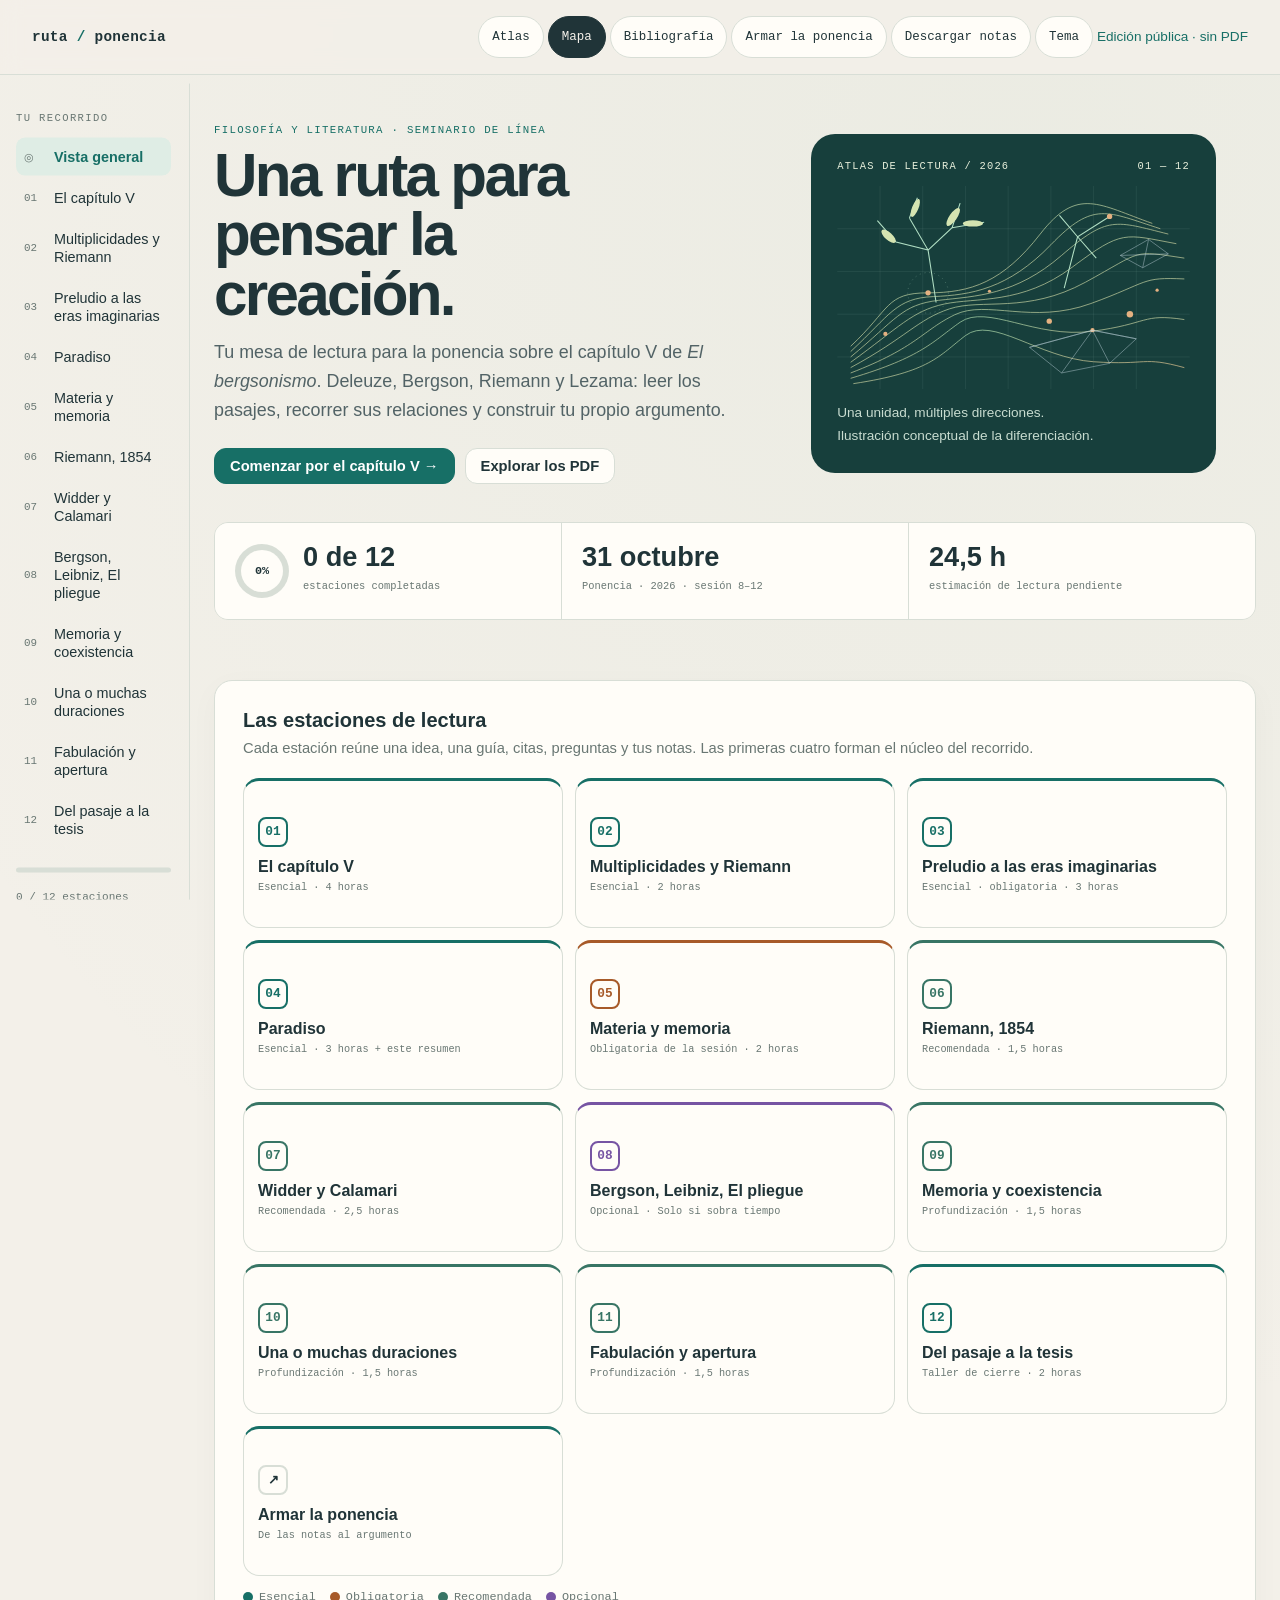
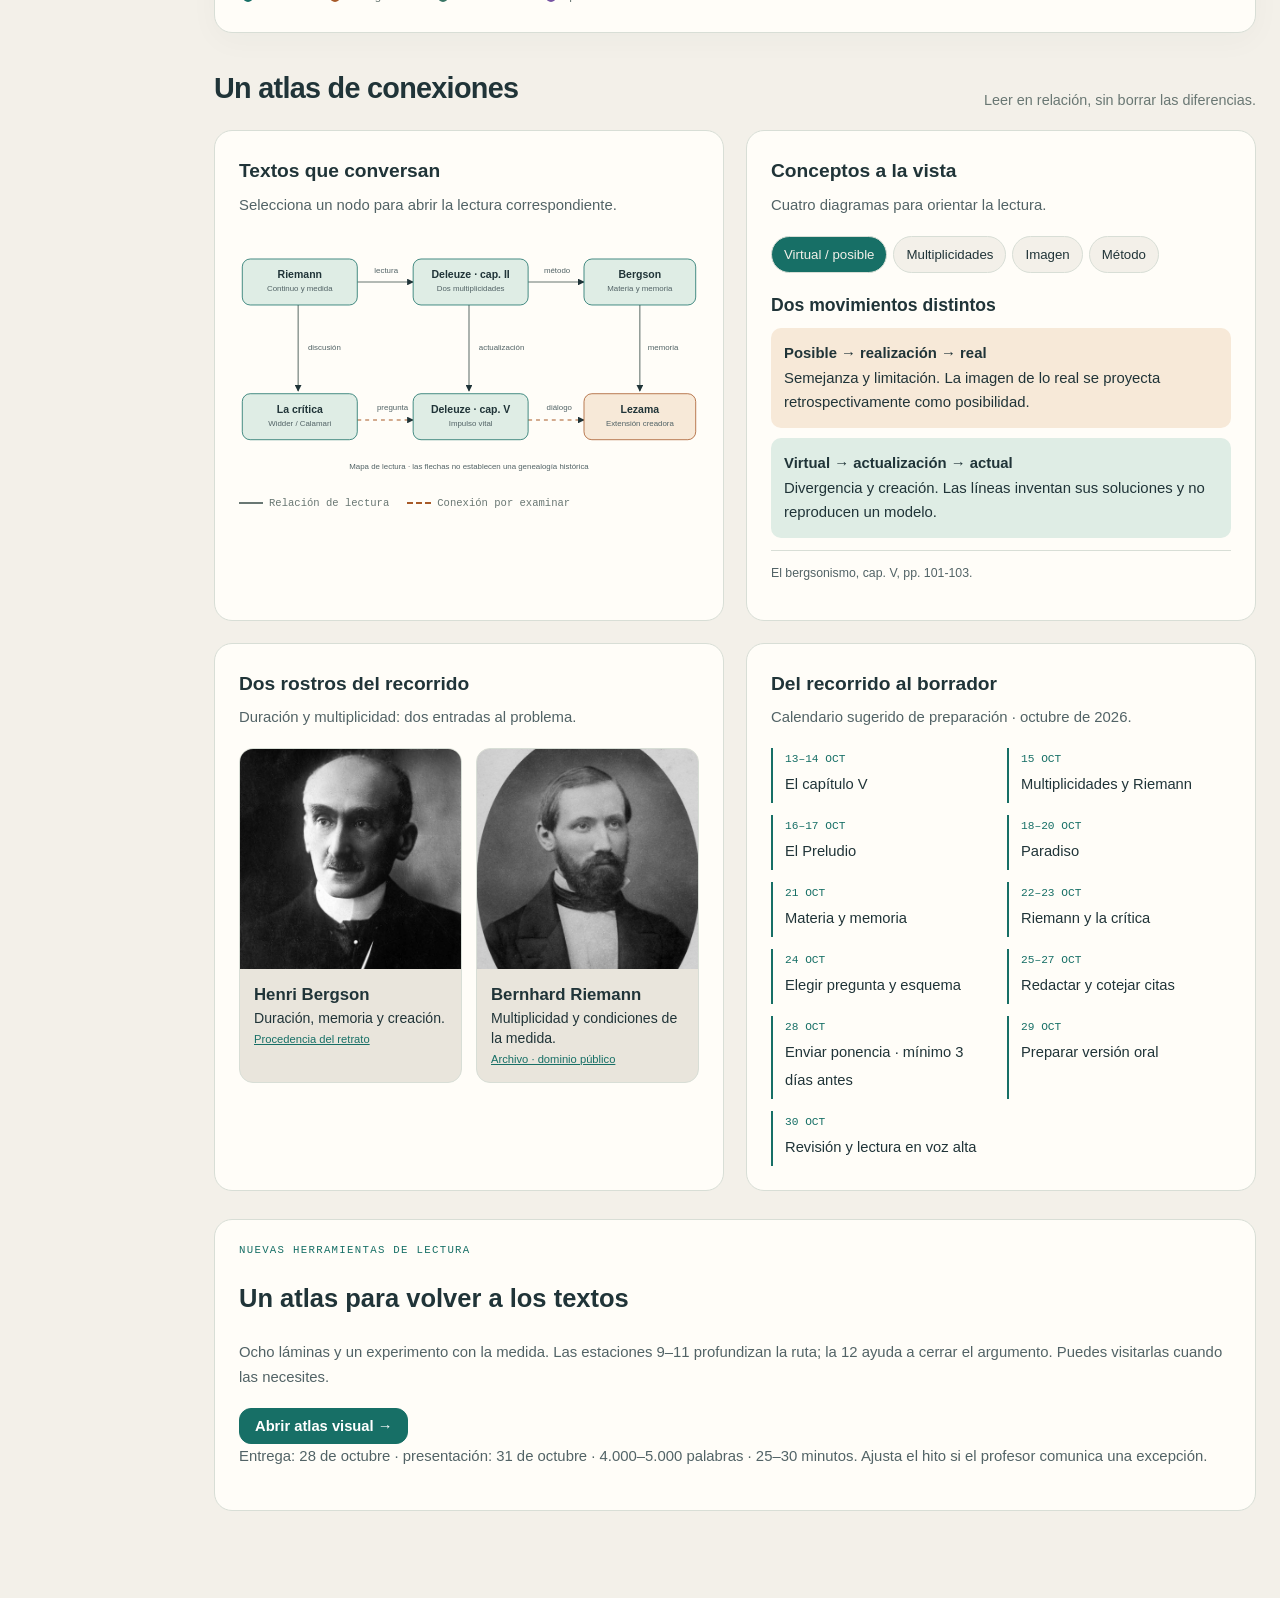
==== index.html @ 0722e09a "Ruta de lectura: edición pública y lector local" ====
<!DOCTYPE html>
<html lang="es">
<head>
<meta charset="utf-8">
<meta name="viewport" content="width=device-width, initial-scale=1">
<title>Bergson · Deleuze · Lezama — Ruta de lecturas</title>
<style>
:root{
  --paper:#f5f6fb; --paper2:#eceef8; --card:#ffffff; --ink:#151a2d; --ink2:#454c66; --muted:#7a8099;
  --line:#dfe2ef; --accent:#4b3fd1; --accent2:#e9e7fd;
  --gold:#c76a06; --gold2:#fdf0dc; --teal:#0b8a63; --teal2:#ddf4eb; --violet:#c42a6c; --violet2:#fbe3ee;
  --ok:#0b8a63; --ok2:#ddf4eb;
  --shadow:0 1px 2px rgba(21,26,45,.05),0 10px 28px rgba(21,26,45,.07);
  --serif:"PT Sans","Segoe UI","Helvetica Neue",Arial,sans-serif;
  --sans:"PT Sans","Segoe UI","Helvetica Neue",Arial,sans-serif;
  --mono:"IBM Plex Mono",ui-monospace,Consolas,monospace;
}
@media (prefers-color-scheme: dark){:root:not([data-theme="light"]){
  --paper:#10121c; --paper2:#171a28; --card:#1b1f30; --ink:#e9ebf5; --ink2:#c0c5da; --muted:#8c92ab;
  --line:#2b3048; --accent:#9d95ff; --accent2:#272449;
  --gold:#f2a94a; --gold2:#3a2a14; --teal:#4fd1a5; --teal2:#14322a; --violet:#f27bb0; --violet2:#3a1a2a;
  --ok:#4fd1a5; --ok2:#14322a; --shadow:0 1px 2px rgba(0,0,0,.3),0 10px 28px rgba(0,0,0,.3);}}
:root[data-theme="dark"]{
  --paper:#10121c; --paper2:#171a28; --card:#1b1f30; --ink:#e9ebf5; --ink2:#c0c5da; --muted:#8c92ab;
  --line:#2b3048; --accent:#9d95ff; --accent2:#272449;
  --gold:#f2a94a; --gold2:#3a2a14; --teal:#4fd1a5; --teal2:#14322a; --violet:#f27bb0; --violet2:#3a1a2a;
  --ok:#4fd1a5; --ok2:#14322a; --shadow:0 1px 2px rgba(0,0,0,.3),0 10px 28px rgba(0,0,0,.3);}
*{box-sizing:border-box}
html,body{margin:0;overflow-x:hidden}
body{background:var(--paper);color:var(--ink);font:17px/1.65 var(--sans)}
button{font:inherit;color:inherit}
a{color:var(--accent)}

.shell{display:grid;grid-template-columns:minmax(0,1fr);min-height:100vh}
.shell.split{grid-template-columns:minmax(0,1fr) minmax(0,46%)}
.main{min-width:0}
.viewer{position:sticky;top:0;height:100vh;border-left:1px solid var(--line);background:var(--paper2);display:none;flex-direction:column}
.shell.split .viewer{display:flex}
.vbar{display:flex;align-items:center;gap:8px;padding:10px 12px;border-bottom:1px solid var(--line);background:var(--card)}
.vbar .vt{flex:1;min-width:0;font:700 .9rem var(--sans);white-space:nowrap;overflow:hidden;text-overflow:ellipsis}
.vbar .vt small{display:block;font:400 .72rem var(--mono);color:var(--muted)}
.viewer iframe{flex:1;width:100%;border:0;background:#fff}

header.top{position:sticky;top:0;z-index:30;background:color-mix(in srgb,var(--paper) 88%,transparent);backdrop-filter:blur(10px);border-bottom:1px solid var(--line)}
.topin{display:flex;align-items:center;gap:14px;padding:10px 28px;max-width:1100px;margin:0 auto}
.brand{font:500 .9rem var(--mono);letter-spacing:.02em;white-space:nowrap}
.brand span{color:var(--accent)}
.toplinks{display:flex;gap:4px;margin-left:auto;flex-wrap:wrap}
.chip{border:1px solid var(--line);background:var(--card);border-radius:999px;padding:6px 13px;font:500 .78rem var(--mono);cursor:pointer;white-space:nowrap}
.chip:hover{border-color:var(--accent);color:var(--accent)}
.chip.on{background:var(--ink);color:var(--paper);border-color:var(--ink)}

.wrap{max-width:1100px;margin:0 auto;padding:0 28px 100px}

.hero{padding:44px 0 20px}
.eyebrow{font:500 .74rem var(--mono);letter-spacing:.1em;text-transform:uppercase;color:var(--accent)}
.hero h1{font:700 clamp(2.1rem,4.8vw,3.4rem)/1.05 var(--sans);letter-spacing:-.02em;margin:10px 0 14px;max-width:16ch}
.hero p.lead{font:400 1.15rem/1.6 var(--sans);color:var(--ink2);max-width:62ch;margin:0}
.stats{display:flex;flex-wrap:wrap;gap:12px;margin:24px 0 8px}
.stat{background:var(--card);border:1px solid var(--line);border-radius:16px;padding:14px 18px;box-shadow:var(--shadow);min-width:150px}
.stat b{display:block;font:700 1.75rem/1 var(--sans)}
.stat span{font:400 .74rem var(--mono);color:var(--muted)}
.ring{--p:0;width:54px;height:54px;border-radius:50%;background:conic-gradient(var(--accent) calc(var(--p)*1%),var(--line) 0);display:grid;place-items:center;flex:none}
.ring i{width:42px;height:42px;border-radius:50%;background:var(--card);display:grid;place-items:center;font:600 .74rem var(--mono);font-style:normal}
.stat.prog{display:flex;align-items:center;gap:14px}

.map{position:relative;margin:30px 0 10px;padding:26px 22px 18px;background:var(--card);border:1px solid var(--line);border-radius:22px;box-shadow:var(--shadow)}
.map h2{font:700 1.25rem var(--sans);margin:0 0 4px}
.map .hint{font-size:.92rem;color:var(--muted);margin:0 0 18px}
.line{display:grid;grid-template-columns:repeat(auto-fill,minmax(150px,1fr));gap:12px}
.node{position:relative;text-align:left;border:1px solid var(--line);background:var(--paper);border-radius:16px;padding:14px 14px 12px;cursor:pointer;transition:transform .15s,border-color .15s,box-shadow .15s}
.node:hover{transform:translateY(-2px);border-color:var(--accent);box-shadow:var(--shadow)}
.node .num{width:30px;height:30px;border-radius:50%;display:grid;place-items:center;font:600 .8rem var(--mono);background:var(--card);border:2px solid var(--line);margin-bottom:10px}
.node.ess .num{border-color:var(--accent);color:var(--accent)}
.node.obl .num{border-color:var(--gold);color:var(--gold)}
.node.rec .num{border-color:var(--teal);color:var(--teal)}
.node.opt .num{border-color:var(--violet);color:var(--violet)}
.node.done .num{background:var(--ok);border-color:var(--ok);color:#fff}
.node .nt{font:700 1rem/1.25 var(--sans);display:block}
.node .nm{font:400 .7rem var(--mono);color:var(--muted);display:block;margin-top:4px}
.legend{display:flex;flex-wrap:wrap;gap:14px;margin-top:14px;font:400 .74rem var(--mono);color:var(--muted)}
.legend i{display:inline-block;width:10px;height:10px;border-radius:50%;margin-right:6px;vertical-align:middle}

.station{padding-top:28px}
.sthead{display:grid;grid-template-columns:auto 1fr;gap:18px;align-items:start;margin-bottom:6px}
.bignum{width:64px;height:64px;border-radius:18px;display:grid;place-items:center;font:600 1.6rem var(--mono);color:#fff;background:var(--accent)}
.bignum.obl{background:var(--gold)} .bignum.rec{background:var(--teal)} .bignum.opt{background:var(--violet)}
.sthead h2{font:700 clamp(1.7rem,3.2vw,2.3rem)/1.12 var(--sans);letter-spacing:-.015em;margin:2px 0 8px}
.badges{display:flex;flex-wrap:wrap;gap:6px}
.badge{font:500 .72rem var(--mono);padding:5px 10px;border-radius:999px;background:var(--paper2);color:var(--ink2)}
.badge.ess{background:var(--accent2);color:var(--accent)} .badge.obl{background:var(--gold2);color:var(--gold)}
.badge.rec{background:var(--teal2);color:var(--teal)} .badge.opt{background:var(--violet2);color:var(--violet)}

.idea{margin:22px 0;padding:22px 26px;border-radius:20px;background:linear-gradient(135deg,var(--accent2),var(--paper2));border:1px solid var(--line)}
.idea .lab{font:500 .7rem var(--mono);letter-spacing:.1em;text-transform:uppercase;color:var(--accent)}
.idea p{font:400 1.32rem/1.5 var(--sans);margin:8px 0 0}

.tabs{display:flex;gap:4px;border-bottom:1px solid var(--line);margin:26px 0 22px;overflow-x:auto;scrollbar-width:none}
.tabs button{border:0;background:none;padding:10px 14px;font:700 .95rem var(--sans);color:var(--muted);cursor:pointer;border-bottom:2px solid transparent;margin-bottom:-1px;white-space:nowrap;display:flex;align-items:center;gap:7px}
.tabs button .ic{width:20px;height:20px;border-radius:6px;display:grid;place-items:center;font:500 .68rem var(--mono);background:var(--paper2)}
.tabs button[aria-selected="true"]{color:var(--ink);border-bottom-color:var(--accent)}
.tabs button[aria-selected="true"] .ic{background:var(--accent);color:#fff}

.card{background:var(--card);border:1px solid var(--line);border-radius:18px;padding:20px 22px;box-shadow:var(--shadow);margin:0 0 16px}
.card h3{font:700 1.15rem var(--sans);margin:0 0 10px}
.prose{font:400 1.06rem/1.7 var(--sans);color:var(--ink)}
.prose p{margin:0 0 12px}
.muted{color:var(--muted)}

.guide{list-style:none;margin:0;padding:0;position:relative}
.guide:before{content:"";position:absolute;left:19px;top:8px;bottom:8px;width:2px;background:var(--line)}
.guide li{position:relative;padding:0 0 18px 54px}
.guide .gd{position:absolute;left:8px;top:2px;width:24px;height:24px;border-radius:50%;background:var(--card);border:2px solid var(--accent);display:grid;place-items:center;font:600 .64rem var(--mono);color:var(--accent)}
.guide .gp{font:500 .74rem var(--mono);color:var(--accent);letter-spacing:.04em}
.guide .gh{font:700 1.08rem/1.35 var(--sans);margin:2px 0 4px}
.guide .gx{font:400 1rem/1.6 var(--sans);color:var(--ink2);margin:0}
.look{display:inline-flex;gap:6px;align-items:center;margin-top:8px;font:500 .74rem var(--mono);color:var(--teal);background:var(--teal2);border:0;border-radius:999px;padding:5px 11px;cursor:pointer}

.concepts{display:grid;grid-template-columns:repeat(auto-fill,minmax(230px,1fr));gap:12px}
.concept{border-radius:16px;padding:16px;background:var(--paper2);border:1px solid var(--line)}
.concept b{display:block;font:700 1.06rem var(--sans);margin-bottom:4px}
.concept span{font:400 .96rem/1.55 var(--sans);color:var(--ink2)}
.versus{display:grid;grid-template-columns:1fr auto 1fr;gap:12px;align-items:stretch;margin:6px 0 16px}
.versus .vs{display:grid;place-items:center;font:500 .74rem var(--mono);color:var(--muted)}
.versus .col{border-radius:16px;padding:16px;border:1px solid var(--line)}
.versus .col.a{background:var(--accent2)} .versus .col.b{background:var(--teal2)}
.versus h4{margin:0 0 6px;font:700 1.08rem var(--sans)}
.versus ul{margin:0;padding-left:18px;font-size:.98rem}

.quote{position:relative;margin:0 0 14px;padding:20px 22px 16px 54px;background:var(--card);border:1px solid var(--line);border-radius:18px;box-shadow:var(--shadow)}
.quote:before{content:"“";position:absolute;left:16px;top:6px;font:700 3.4rem/1 var(--sans);color:var(--accent);opacity:.4}
.quote q{quotes:none;font:italic 400 1.16rem/1.55 var(--sans);display:block}
.quote .qm{display:flex;flex-wrap:wrap;gap:8px;align-items:center;margin-top:10px;font:400 .74rem var(--mono);color:var(--muted)}
.quote .qm button{border:1px solid var(--line);background:var(--paper);border-radius:999px;padding:4px 10px;font:500 .72rem var(--mono);cursor:pointer}
.quote .qm button:hover{border-color:var(--accent);color:var(--accent)}
.quote .why{font:400 .95rem/1.5 var(--sans);color:var(--ink2);margin-top:8px}

.flash{display:grid;grid-template-columns:repeat(auto-fill,minmax(260px,1fr));gap:14px}
.fc{perspective:900px;height:210px;cursor:pointer;border:0;background:none;padding:0;text-align:left;width:100%}
.fc .in{position:relative;width:100%;height:100%;transition:transform .5s;transform-style:preserve-3d}
.fc.flip .in{transform:rotateY(180deg)}
.fc .face{position:absolute;inset:0;backface-visibility:hidden;border-radius:18px;padding:18px;display:flex;flex-direction:column;border:1px solid var(--line);box-shadow:var(--shadow);overflow:auto}
.fc .front{background:var(--card)}
.fc .back{background:var(--accent2);transform:rotateY(180deg)}
.fc .k{font:500 .66rem var(--mono);letter-spacing:.1em;text-transform:uppercase;color:var(--gold);margin-bottom:8px}
.fc .back .k{color:var(--accent)}
.fc .front p{font:700 1.06rem/1.4 var(--sans);margin:0}
.fc .back p{font:400 .98rem/1.5 var(--sans);margin:0}
.fc .tap{margin-top:auto;font:400 .7rem var(--mono);color:var(--muted)}
.selfscore{display:flex;align-items:center;gap:10px;margin:10px 0 0;font:400 .76rem var(--mono);color:var(--muted)}

textarea{width:100%;min-height:180px;font:400 1.02rem/1.6 var(--sans);padding:14px 16px;border-radius:14px;border:1px solid var(--line);background:var(--paper);color:var(--ink);resize:vertical}
textarea:focus{outline:2px solid var(--accent);outline-offset:1px}
.saved{font:400 .74rem var(--mono);color:var(--ok);height:1.2em;margin-top:6px}

.alert{display:flex;gap:12px;padding:14px 16px;border-radius:14px;background:var(--gold2);border:1px solid var(--line);margin:0 0 16px;font-size:.98rem}
.alert .ai{color:var(--gold);font-size:1.1rem}

.btn{display:inline-flex;align-items:center;gap:8px;border:1px solid var(--line);background:var(--card);border-radius:12px;padding:9px 15px;font:700 .92rem var(--sans);cursor:pointer;text-decoration:none;color:var(--ink)}
.btn:hover{border-color:var(--accent)}
.btn.pri{background:var(--accent);border-color:var(--accent);color:#fff}
:root[data-theme="dark"] .btn.pri{color:#10121c}
@media (prefers-color-scheme: dark){:root:not([data-theme="light"]) .btn.pri{color:#10121c}}
.btn.ghost{background:transparent}
.pdfrow{display:flex;flex-wrap:wrap;gap:8px;margin:4px 0 0}
.foot{display:flex;justify-content:space-between;align-items:center;gap:12px;flex-wrap:wrap;margin-top:30px;padding-top:20px;border-top:1px solid var(--line)}
.donebox{display:flex;align-items:center;gap:10px;font:700 .95rem var(--sans);cursor:pointer;padding:10px 14px;border-radius:12px;background:var(--ok2);color:var(--ok)}
.donebox input{width:18px;height:18px;accent-color:var(--ok)}

.timeline{display:grid;grid-template-columns:repeat(14,minmax(0,1fr));gap:4px;margin:10px 0 6px}
.tl{border:0;cursor:pointer;border-radius:10px;padding:10px 2px 8px;font:600 .74rem var(--mono);color:var(--ink2);text-align:center;transition:transform .12s}
.tl:hover{transform:translateY(-2px)}
.tl.m1{background:var(--accent2)} .tl.m2{background:var(--teal2)} .tl.m3{background:var(--gold2)} .tl.m4{background:var(--violet2)}
.tl.on{outline:2px solid var(--ink);outline-offset:1px}
.tl.must:after{content:"●";display:block;font-size:.55rem;color:var(--violet);line-height:1}
.movs{display:grid;grid-template-columns:repeat(4,minmax(0,1fr));gap:8px;margin-bottom:16px;font:400 .72rem var(--mono)}
.movs div{padding:8px 10px;border-radius:10px}
.movs b{display:block;font:700 .95rem var(--sans)}
.chapcard{border-radius:18px;padding:22px 24px;border:1px solid var(--line);background:var(--card);box-shadow:var(--shadow)}
.chapcard .ch{display:flex;align-items:baseline;gap:12px;flex-wrap:wrap}
.chapcard .roman{font:600 1.9rem/1 var(--mono);color:var(--accent)}
.chapcard h4{font:700 1.4rem/1.2 var(--sans);margin:0}
.chapcard .pp{margin-left:auto;font:400 .74rem var(--mono);color:var(--muted)}
.chapnav{display:flex;justify-content:space-between;margin-top:14px;gap:8px}

.tree{display:grid;grid-template-columns:1fr 1fr;gap:16px;margin-bottom:16px}
.fam{border-radius:18px;padding:16px;border:1px solid var(--line)}
.fam.c{background:var(--accent2)} .fam.o{background:var(--teal2)}
.fam h4{margin:0 0 10px;font:700 1.15rem var(--sans)}
.gen{display:flex;flex-wrap:wrap;gap:6px;margin:6px 0;align-items:center}
.gen .p{background:var(--card);border:1px solid var(--line);border-radius:10px;padding:5px 9px;font:400 .92rem var(--sans)}
.gen .p.k{border-color:var(--accent);font-weight:700}
.gen .arrow{color:var(--muted);font-size:.8rem;width:100%;padding-left:10px}
.union{text-align:center;padding:14px;border-radius:18px;background:var(--card);border:2px dashed var(--accent);margin-bottom:16px}
.union b{font:700 1.2rem var(--sans)}
.people{display:grid;grid-template-columns:repeat(auto-fill,minmax(220px,1fr));gap:12px}
.person{border-radius:16px;padding:14px 16px;background:var(--card);border:1px solid var(--line)}
.person b{display:block;font:700 1.08rem var(--sans)}
.person em{font:500 .68rem var(--mono);font-style:normal;color:var(--accent);letter-spacing:.06em;text-transform:uppercase}
.person p{margin:6px 0 0;font-size:.95rem;color:var(--ink2)}
.threads{display:grid;grid-template-columns:repeat(auto-fill,minmax(250px,1fr));gap:12px}
.thread{border-radius:16px;padding:16px;background:var(--paper2);border:1px solid var(--line)}
.thread b{display:block;font:700 1.08rem var(--sans);margin-bottom:4px}
.thread span{font-size:.96rem;color:var(--ink2)}
.thread .chs{display:flex;flex-wrap:wrap;gap:4px;margin-top:8px}
.thread .chs i{font:500 .68rem var(--mono);font-style:normal;padding:3px 7px;border-radius:6px;background:var(--card);border:1px solid var(--line);cursor:pointer}

.lib{display:grid;grid-template-columns:repeat(auto-fill,minmax(280px,1fr));gap:12px}
.book{display:flex;flex-direction:column;gap:6px;border-radius:16px;padding:16px;background:var(--card);border:1px solid var(--line);box-shadow:var(--shadow)}
.book b{font:700 1.04rem/1.3 var(--sans)}
.book span{font:400 .74rem var(--mono);color:var(--muted)}
.book .pdfrow{margin-top:auto;padding-top:6px}
.libgroup{font:500 .74rem var(--mono);letter-spacing:.1em;text-transform:uppercase;color:var(--accent);margin:26px 0 10px}

.choices{display:grid;grid-template-columns:repeat(auto-fill,minmax(230px,1fr));gap:12px}
.choice{position:relative;border-radius:16px;padding:16px;border:2px solid var(--line);background:var(--card);cursor:pointer}
.choice input{position:absolute;opacity:0}
.choice.on{border-color:var(--accent);background:var(--accent2)}
.choice b{display:block;font:700 1.05rem var(--sans);margin-bottom:4px}
.choice span{font-size:.95rem;color:var(--ink2)}
.checklist label{display:flex;gap:10px;align-items:flex-start;padding:8px 0;border-bottom:1px solid var(--line);cursor:pointer}
.checklist input{margin-top:6px;accent-color:var(--accent)}

@media (max-width:1000px){.shell.split{grid-template-columns:minmax(0,1fr)}.shell.split .viewer{position:fixed;inset:0;z-index:60;height:100vh}}
@media (max-width:720px){
  .topin,.wrap{padding-left:16px;padding-right:16px}
  .toplinks .hide-sm{display:none}
  .versus{grid-template-columns:1fr}
  .tree,.movs{grid-template-columns:1fr 1fr}
  .timeline{grid-template-columns:repeat(7,minmax(0,1fr))}
  .sthead{grid-template-columns:1fr}.bignum{width:52px;height:52px;font-size:1.3rem}
}
@media print{header.top,.viewer,.tabs,.foot,.map{display:none}}
</style>
<link rel="stylesheet" href="assets/ruta-design.css">
<link rel="stylesheet" href="assets/ruta-extra.css">
</head>
<body>
<div class="shell" id="shell">
<div class="main">
  <header class="top"><div class="topin">
    <div class="brand">ruta <span>/</span> ponencia</div>
    <div class="toplinks">
      <button class="chip" data-go="mapa">Mapa</button>
      <button class="chip hide-sm" data-go="biblioteca">Bibliografía</button>
      <button class="chip hide-sm" data-go="armar">Armar la ponencia</button>
      <button class="chip" id="export">Descargar notas</button>
      <button class="chip" id="theme" aria-label="Cambiar tema">◐</button>
    </div>
  </div></header>
  <div class="wrap" id="app"></div>
</div>
<aside class="viewer" id="viewer">
  <div class="vbar"><div class="vt" id="vtitle">PDF</div>
    <a class="btn ghost" id="vopen" target="_blank" rel="noopener" title="Abrir en una pestaña">Abrir aparte</a>
    <button class="btn" id="vclose" type="button">Cerrar</button></div>
  <iframe id="vframe" title="Visor de PDF"></iframe>
</aside>
</div>

<script>
var M="../material/S05_2026-10-31_Lezama/", F="fuentes/", R="resumenes/";
var PDF={
  berg:{t:"Deleuze, El bergsonismo",s:"Cátedra 1987",f:"",off:function(p){return Math.floor(p/2)}},
  prel:{t:"Lezama, «Preludio a las eras imaginarias»",s:"Confluencias 1988, pp. 370-385",f:"",off:function(p){return Math.max(1,Math.floor((p-370)/2)+1)}},
  par:{t:"Lezama, Paradiso",s:"Texto íntegro con las notas de Eloísa Lezama",f:"",off:function(p){return p}},
  myem:{t:"Bergson, Materia y memoria",s:"Traducción al español",f:"",off:function(p){return p}},
  riemEN:{t:"Riemann 1854 (inglés, Clifford)",s:"EMIS · dominio público",f:"",off:function(p){return p+1}},
  riemDE:{t:"Riemann 1854 (alemán)",s:"EMIS · dominio público",f:"",off:function(p){return p}},
  widder:{t:"Widder 2019, «The Mathematics of Continuous Multiplicities»",s:"Deleuze and Guattari Studies 13:3, pp. 331-354",f:"",off:function(p){return p-331+2}},
  calam:{t:"Calamari 2015, «Riemann-Weyl in Deleuze's Bergsonism»",s:"Deleuze Studies 9:1, pp. 59-87",f:"",off:function(p){return p-59+2}},
  evol:{t:"Bergson, La evolución creadora",s:"Ed. Aguilar, trad. Míguez",f:"",off:function(p){return p}},
  mona:{t:"Leibniz, Monadología y opúsculos",s:"Trad. Zozaya 1889 · dominio público",f:"",off:function(p){return p}},
  pliegue:{t:"Deleuze, El pliegue",s:"Paidós",f:"",off:function(p){return Math.floor(p/2)}},
  rowl:{t:"Rowlandson 2010, «La revolución como era imaginaria»",s:"Letral 4",f:"",off:function(p){return p}},
  lupi:{t:"Lupi 2018, «Lezama: imagen y virtualidad»",s:"A Contracorriente 16:1",f:"",off:function(p){return p}},
  quint:{t:"Quintero Gallego 2022, El Curso Délfico y las eras imaginarias",s:"TFM Complutense",f:"",off:function(p){return p}},
  santaya:{t:"Santaya 2021, Geometría diferencial y teoría de las Ideas",s:"Universitas Philosophica 76",f:"",off:function(p){return p}},
  paetsch:{t:"Paetsch 2018, «Illicit Continuities»",s:"Deleuze and Guattari Studies 12:3",f:"",off:function(p){return p}},
  calam17:{t:"Calamari 2017, smooth and striated spaces",s:"Deleuze Studies 11:3",f:"",off:function(p){return p}},
  pens:{t:"Bergson, La pensée et le mouvant (francés)",s:"1938 · contiene «Le possible et le réel»",f:"",off:function(p){return p}},
  sources:{t:"Bergson, Les deux sources (francés)",s:"1932 · la fabulación y la emoción creadora",f:"",off:function(p){return p}},
  essai:{t:"Bergson, Essai sur les données immédiates (francés)",s:"1889 · las dos multiplicidades",f:"",off:function(p){return p}}
};
function pdfBtn(k,p,label){return '<button class="look" data-pdf="'+k+'"'+(p?' data-p="'+p+'"':'')+'>↗ '+(label||("Ver "+(p?"p. "+p:"el texto")))+'</button>'}

var ST=[
{id:"capV",n:1,lvl:"ess",lvlt:"Esencial",short:"El capítulo V",t:"Deleuze, <em>El bergsonismo</em>, capítulo V",
 meta:["pp. 95-120","26 páginas","4 horas"], pdf:["berg",95],
 idea:"El impulso vital no es una fuerza misteriosa: es el nombre del movimiento por el que algo virtual se actualiza dividiéndose en líneas que no se parecen a él.",
 guide:[
  ["pp. 95-98","El problema de partida","Bergson parece contradecirse: unas veces todo son diferencias de naturaleza, otras todo son grados de un único tiempo. Deleuze lo resuelve con un cuarto momento del método: a partir de la unidad se vuelven a engendrar las diferencias. Ese cuarto momento es el impulso vital.",95],
  ["pp. 98-100","La definición","«Una virtualidad que se está actualizando, una simplicidad que se está diferenciando, una totalidad que se está dividiendo». La vida procede por dicotomía: planta y animal; en el animal, instinto e inteligencia.",98],
  ["pp. 101-103","Virtual contra posible","La idea más citada del capítulo. Busca las dos reglas de cada lado y la frase sobre lo posible como «doble estéril».",101],
  ["pp. 104-107","Las líneas divergentes","La evolución no es una serie única sino una ramificación. Cada línea conserva el todo bajo un aspecto y la diferencia es creación, nunca negación.",104],
  ["pp. 107-112","Finalidad sin fin","El ser vivo plantea y resuelve problemas. Hay direcciones, pero no fines dados: se crean junto con el acto que las recorre. Mira el esquema de la p. 108.",107],
  ["pp. 112-119","El hombre y la emoción creadora","Solo en el hombre el impulso «pasa». Entre la inteligencia y la sociedad se inserta la emoción creadora. Lee con atención la nota 36 de la p. 118.",112],
  ["pp. 119-120","El cierre del libro","Duración, Memoria e Impulso vital quedan definidos juntos en un solo párrafo.",119]],
 concepts:[["Virtual","Lo que no es actual pero es real. Contiene todos sus grados a la vez, como una memoria."],["Actualización","El paso de lo virtual a lo actual. Procede por divergencia y crea algo que no se parece a su origen."],["Diferenciación","La división de un todo virtual en líneas divergentes. Es creación, no negación."],["Posible","Una imagen de lo real fabricada después y proyectada hacia atrás. Bergson la rechaza como falsa noción."],["Emoción creadora","Lo que se inserta entre la inteligencia y la sociedad, y abre la sociedad cerrada."],["Fabulación","El «instinto virtual» que fabrica dioses y ficciones para mantener la sociedad cerrada."]],
 versus:{a:["Lo posible se realiza",["por semejanza: lo real se parece a lo posible","por limitación: unos posibles pasan, otros no","todo está dado de antemano"]],b:["Lo virtual se actualiza",["por divergencia: lo actual no se parece a lo virtual","por creación: las líneas se inventan al recorrerse","el Todo nunca está dado"]]},
 quotes:[["lo posible no tiene realidad (aunque pueda tener una actualidad); inversamente, lo virtual no es actual, pero posee en cuanto tal una realidad","p. 101","berg",101,"La frase que define la distinción central del capítulo."],
  ["la actualización ya no tiene como reglas la semejanza y la limitación, sino la diferencia o la divergencia y la creación","p. 102","berg",102,"Las reglas de cada lado, en una sola línea."],
  ["Hay finalidad, porque la vida no opera sin direcciones; pero no hay \"fin\"","p. 112","berg",112,"La corrección del finalismo."],
  ["la novela sería sobre todo fabulación, la música, por el contrario, emoción y creación","p. 118, nota 36","berg",118,"La única vez que el capítulo habla de literatura. Alguien la va a sacar en la sesión."]],
 alert:"La nota 36 relega la novela a la fabulación. En una sesión sobre un novelista, piensa desde ya qué responderías.",
 quiz:[["¿Qué es el «cuarto momento» del método?","El dualismo recobrado y engendrado a partir de lo virtual uno y simple. Deleuze llama impulso vital a ese movimiento (p. 98)."],
  ["¿Cuáles son las reglas de lo posible y cuáles las de lo virtual?","Lo posible se realiza por semejanza y limitación. Lo virtual se actualiza por divergencia y creación (p. 102)."],
  ["¿Por qué Bergson rechaza lo posible?","Porque es un doble de lo real proyectado hacia atrás cuando lo real ya surgió: supone que todo estaba dado (p. 103)."],
  ["¿Qué se inserta entre la inteligencia y la sociedad?","La emoción creadora, que difiere en naturaleza del instinto y de la inteligencia, y abre la sociedad cerrada (pp. 116-118)."],
  ["¿Qué dice la nota 36 sobre la novela?","Que sería sobre todo fabulación, mientras la música sería emoción y creación (p. 118)."]],
 resumen:R+"01_Deleuze_Bergsonismo_capV.md", ph:"¿Qué te convence del capítulo? ¿Qué te parece débil? ¿Dónde entra la matemática?"},

{id:"capII",n:2,lvl:"ess",lvlt:"Esencial",short:"Multiplicidades y Riemann",t:"Deleuze, <em>El bergsonismo</em>, capítulo II",
 meta:["pp. 35-50","16 páginas","2 horas"], pdf:["berg",35],
 idea:"Hay dos tipos de multiplicidad: la del espacio, que se divide sin cambiar, y la de la duración, que cambia de naturaleza cada vez que se divide. Deleuze dice que la distinción viene de Riemann.",
 guide:[["p. 36","Las dos multiplicidades","La lista de rasgos de cada una: exterior y numérica frente a interna y cualitativa.",36],
  ["pp. 37-38","Riemann","La única página del libro donde aparece Riemann. Fíjate en las palabras «nuestra hipótesis» y «quizá».",37],
  ["p. 38","La fórmula clave","La duración «sólo se dejaba medir variando de principio métrico en cada estadio de la división». Es la frase más útil para tu enfoque.",38],
  ["pp. 39-42","Dividirse cambiando de naturaleza","Lo subjetivo es lo que cambia de naturaleza al dividirse; lo objetivo, lo que no. La actualización se hace por diferenciación.",39]],
 concepts:[["Multiplicidad discreta","Lleva su medida en sí: se cuenta. Es la del espacio y el número."],["Multiplicidad continua","Su medida viene de otra parte. Para Bergson es la de la duración."],["Diferencia de naturaleza","La que separa cosas que no son más o menos lo mismo, sino otra cosa."],["Diferencia de grado","La que separa cantidades de lo mismo."]],
 versus:{a:["Multiplicidad del espacio",["exterior, numérica, discontinua","actual: todo está dado","se divide sin cambiar de naturaleza"]],b:["Multiplicidad de la duración",["interna, cualitativa, continua","virtual: se actualiza","cambia de naturaleza al dividirse"]]},
 quotes:[["sólo se dejaba medir variando de principio métrico en cada estadio de la división","p. 38","berg",38,"La fórmula que conecta a Bergson con la geometría."],
  ["la actualización se lleva a cabo por diferenciación, por líneas divergentes, y crea por su propio movimiento otras tantas diferencias de naturaleza","p. 41","berg",41,"El puente directo con el capítulo V."]],
 alert:"Para Riemann el espacio es el ejemplo de lo continuo, y lo continuo se divide sin cambiar de tipo. Bergson usa «continuo» casi al revés. Hay que decirlo como transformación, no como herencia.",
 quiz:[["¿Qué atribuye Deleuze a Riemann?","Pensar las cosas como multiplicidades según sus dimensiones; distinguir las discretas, que llevan su medida, de las continuas, cuya medida viene de otra cosa (p. 37)."],
  ["¿Cómo presenta Deleuze la relación entre Bergson y Riemann?","Como «nuestra hipótesis», con un «quizá». No hay texto de Bergson que nombre a Riemann (p. 38)."],
  ["¿Por qué se invierte el sentido de «continuo»?","Porque en Riemann lo continuo se mide y se divide sin cambiar de tipo, que es lo que Bergson atribuye a la multiplicidad numérica."]],
 resumen:R+"02_Deleuze_Bergsonismo_capI-II_multiplicidades.md", ph:"¿Qué sabes tú de Riemann que Deleuze no dice?"},

{id:"preludio",n:3,lvl:"ess",lvlt:"Esencial · obligatoria",short:"Preludio a las eras imaginarias",t:"Lezama, «Preludio a las eras imaginarias»",
 meta:["pp. 370-385","16 páginas densas","3 horas"], pdf:["prel",370],
 idea:"Cuando la causalidad y lo incondicionado se encuentran nace la poesía. El poeta es un «ser causal para la resurrección» que hace creadora la extensión.",
 guide:[["p. 370","La apertura","«Con ojos irritados se contemplan la causalidad y lo incondicionado», como dos ejércitos. Siguen cuatro casos que la causalidad no explica: un escorpión tallado, la piel de onagro de Balzac, los amarillos de Van Gogh, una voz en un café.",370],
  ["pp. 370-372","Bacon y Kant","El azar del experimento rompe la cadena de causas. Con Kant: «la misma serie de lo condicionado engendra lo incondicionado».",372],
  ["pp. 373-377","Los griegos y la metamorfosis","La causalidad antigua, lo saturniano y lo abrahámico. Las dos huestes avanzan hacia un castillo.",374],
  ["pp. 377-379","El encuentro","Nace «un monstruocillo, la poesía». El poema es su signo y su testimonio. Aquí están el fuego que se transmite y el triple verbo de Pitágoras.",378],
  ["pp. 382-384","Los tres conceptos","La vivencia oblicua, el súbito y el potens. Juntos «hacen la extensión creadora».",382],
  ["p. 385","El cierre","El poeta es «el ser causal para la resurrección». El poema actúa «sobre el continuo de las eras imaginarias».",384]],
 concepts:[["Lo incondicionado","Lo que escapa a la cadena de causas, pero nace de ella: la serie de lo condicionado lo engendra."],["Vivencia oblicua","La experiencia que se apodera de lo que hay entre dos causas. Ejemplo: dos pagodas chinas levantadas contra los maleficios de otra ciudad, tomado de Frazer."],["Súbito","El instante de luz en que todas las causas quedan al descubierto."],["Potens","La posibilidad infinita. Nace de la vivencia oblicua y el súbito."],["Eras imaginarias","Épocas en que la imagen se impone como historia. En el ensayo solo se nombra una: la asiria."],["Extensión creadora","Lo que hacen juntos la vivencia oblicua y el súbito. Lezama piensa en extensión, no en duración."]],
 quotes:[["la causalidad y lo incondicionado al encontrarse han formado un monstruocillo, la poesía","p. 378","prel",378,"La definición de la poesía en el ensayo."],
  ["Ese recobrar del acto sobre el germen engendra un ser causal, nutrido con los inmensos recursos de la vivencia oblicua y un súbito, que hacen la extensión creadora","pp. 383-384","prel",383,"Donde aparecen juntos los conceptos clave."],
  ["hay también una red de coordenadas en la poesía que llevan al hombre a la visión de la gloria, a la resurrección","p. 379","prel",379,"Lezama habla de coordenadas: útil para tu enfoque matemático."]],
 alert:"Lezama piensa en extensión, no en duración: «extensión creadora», el árbol «surgido de las contracciones de lo extenso». Bergson oponía la duración al espacio. Ese contraste puede ser tu puente con Riemann.",
 quiz:[["¿Qué dos fuerzas se enfrentan desde la primera línea?","La causalidad y lo incondicionado (p. 370)."],["¿Qué nace de su encuentro?","La poesía, un «monstruocillo»; el poema es su signo y su testimonio (pp. 378-379)."],["¿Con qué ejemplo ilustra la vivencia oblicua?","Las dos pagodas de Tsien Chen Fu contra los maleficios de Yung Chun, tomado de Frazer (p. 383)."],["¿Cómo define al poeta al final?","Como «el ser causal para la resurrección» (p. 385)."]],
 resumen:R+"09_Preludio_eras_imaginarias_texto.md", ph:"¿Qué del Preludio podría dialogar con la diferenciación del cap. V? ¿Qué no encaja?"},

{id:"paradiso",n:4,lvl:"ess",lvlt:"Esencial",short:"Paradiso",t:"Lezama, <em>Paradiso</em> (1966)",
 meta:["Leer completos los caps. XII-XIV","pp. 337-418","3 horas + este resumen"], pdf:["par",337],
 idea:"Una novela de formación que no narra la formación: remonta dos familias, se vuelve diálogo entre amigos y termina cuando el aprendizaje empieza, con «podemos empezar».",
 paradiso:true,
 quiz:[["¿En qué cuatro movimientos se divide la novela?","La casa y las dos familias (I-VII); la formación con Fronesis y Foción (VIII-XI); el interludio de los cuatro relatos (XII); Oppiano Licario (XIII-XIV)."],
  ["¿Dónde aparece Licario antes de tener nombre?","En un bar, en el cap. V. En el VI acompaña la muerte del Coronel; reaparece en el ómnibus (XIII) y muere en el XIV."],
  ["¿Qué es la «silogística poética» de Licario?","Un método que parte de dos términos dados y llega por analogía a un «tercer punto desconocido» (p. 390)."],
  ["¿Cómo termina la novela?","El tintineo de un vaso devuelve la voz de Licario: «ritmo hesicástico, podemos empezar» (p. 418)."],
  ["¿Qué tensión hay con la diferenciación bergsoniana?","En Bergson las líneas divergen sin volver; en Paradiso vuelven y se cierran en círculos."]],
 resumen:R+"05_Lezama_imagen_y_diferenciacion.md", ph:"Escenas de Paradiso que podrías usar en la ponencia, con su página."},

{id:"materia",n:5,lvl:"obl",lvlt:"Obligatoria de la sesión",short:"Materia y memoria",t:"Bergson, <em>Materia y memoria</em>, capítulo 1",
 meta:["pp. 4-28 del PDF","2 horas"], pdf:["myem",4],
 idea:"El cuerpo es un centro de acción: percibir es seleccionar, entre todas las imágenes del mundo, las que interesan a lo que el cuerpo puede hacer.",
 guide:[["Comienzo","El mundo como imágenes","Bergson parte de «imágenes» que no son ni cosas ni representaciones.",4],["Desarrollo","El cuerpo, centro de acción","Percibir no es conocer: es elegir lo que interesa a la acción posible.",10],["Final","Percepción pura y memoria","La percepción pura sería una parte de la materia; la memoria es lo que se le añade, tema del resto del libro.",22]],
 concepts:[["Imagen","Ni cosa ni representación: el modo en que existe el mundo para Bergson."],["Centro de acción","El cuerpo, que selecciona las imágenes según lo que puede hacer."]],
 quotes:[],
 alert:"De este capítulo no hay todavía un resumen verificado. La orientación es general y no cita el texto: antes de citar, léelo en el PDF.",
 quiz:[["¿Qué papel tiene el cuerpo?","Es un centro de acción: la percepción selecciona según la acción posible."],["¿Por qué sirve en esta sesión?","Porque trata la imagen, y la sesión se titula «La imagen cognoscente»."]],
 resumen:null, ph:"Lo que te llame la atención sobre la imagen."},

{id:"riemann",n:6,lvl:"rec",lvlt:"Recomendada",short:"Riemann, 1854",t:"Riemann, «Sobre las hipótesis en que se funda la geometría»",
 meta:["15 páginas","Parte I y sección III.3","1,5 horas"], pdf:["riemEN",1],
 idea:"Un continuo no lleva su medida dentro: la medida es una hipótesis que viene de fuera, y lo que vale para lo grande no decide lo que vale para lo infinitamente pequeño.",
 guide:[["I, p. 2","Qué es una multiplicidad","Continua si hay un camino continuo entre sus determinaciones, discreta si no. Lo discreto se cuenta; lo continuo se mide. Los ejemplos: los lugares y los colores.",2],
  ["II, pp. 4-9","La métrica como hipótesis","El elemento de línea es una forma cuadrática cuyos coeficientes varían de punto a punto. La curvatura se mide desde dentro.",5],
  ["III.3, p. 11","La última página","La medida de lo continuo «debe venir de fuera». Es el pasaje que conecta con la fórmula de Deleuze en la p. 38.",11]],
 concepts:[["Mannigfaltigkeit","Multiplicidad o variedad: el conjunto de los modos de determinación de un concepto."],["Métrica","La forma de medir longitudes. No está en el concepto del continuo; se añade."],["Curvatura","Lo que el espacio es desde dentro, sin salir de él."]],
 quotes:[["en una multiplicidad discreta el fundamento de sus relaciones métricas está dado en la noción de ella, mientras que en una multiplicidad continua este fundamento debe venir de fuera","p. 11, traducción propia desde Clifford","riemEN",11,"La frase que Deleuze resume en la p. 37."]],
 alert:null,
 quiz:[["¿Qué distingue lo continuo de lo discreto?","Que haya o no un camino continuo entre las determinaciones. Lo discreto se cuenta; lo continuo se mide."],["¿De dónde viene la métrica de lo continuo?","«De fuera»: no está en su concepto (p. 11)."],["¿Qué dice sobre lo infinitamente pequeño?","Que la métrica de lo grande no permite concluir la de lo pequeño (p. 11)."]],
 resumen:R+"04_Riemann_Hipotesis_geometria.md", pdf2:["riemDE",1,"Ver en alemán"], ph:"Qué de Riemann quieres llevar y cómo lo explicarías a un público de filosofía y literatura."},

{id:"critica",n:7,lvl:"rec",lvlt:"Recomendada",short:"Widder y Calamari",t:"La crítica sobre Riemann en Deleuze",
 meta:["Widder pp. 337-344","Calamari pp. 61-75","2,5 horas"], pdf:["widder",337],
 idea:"Lo que la crítica ya dijo: Widder leyó la fórmula de la p. 38 desde Riemann, y Calamari mostró que Deleuze tomó su Riemann de Weyl.",
 guide:[["Widder, p. 341","El principio métrico","La duración «constituye un nuevo principio métrico inmanente con cada división».",341,"widder"],
  ["Widder, p. 343","Más o menos, no cuánto","La cantidad virtual se compara como en Riemann cuando no hay medida fija.",343,"widder"],
  ["Calamari, pp. 66-68","De Weyl, no de Riemann","El párrafo de Deleuze sobre Riemann está tomado «casi literalmente» de Weyl.",66,"calam"],
  ["Calamari, pp. 74-75","La medida que depende del camino","En la geometría de Weyl de 1918 la longitud depende del camino y la unidad de medida cambia de punto a punto.",74,"calam"]],
 concepts:[["Widder 2019","Ancla la fórmula de la p. 38 en la última página de Riemann. Hay que citarlo si usas esa lectura."],["Calamari 2015","Muestra que el Riemann de Deleuze viene de Weyl, y que la «concepción fibrada» de El pliegue viene de Châtelet."],["Weyl","Matemático cuya geometría de 1918 hace depender la medida del camino recorrido."]],
 quotes:[],
 alert:"Si tu ponencia usa la fórmula de la p. 38, cita a Widder: él ya la leyó desde Riemann.",
 quiz:[["¿Qué hizo ya Widder con la fórmula de la p. 38?","La leyó desde la última página de Riemann: un nuevo principio métrico con cada división (p. 341)."],["¿De dónde sacó Deleuze su Riemann, según Calamari?","Del libro de Weyl, casi literalmente (pp. 66-68)."]],
 resumen:R+"10_Riemann_en_Deleuze_Calamari_Santaya.md", pdf2:["calam",61,"Ver Calamari"], ph:"Qué quieres discutir con Widder o con Calamari."},

{id:"opcional",n:8,lvl:"opt",lvlt:"Opcional",short:"Bergson, Leibniz, El pliegue",t:"Lecturas opcionales",
 meta:["Solo si sobra tiempo"], pdf:["evol",96],
 idea:"Las fuentes de las que Deleuze toma sus ideas: Bergson mismo y la línea leibniziana que te señaló el profesor.",
 guide:[["Evolución creadora, pp. 96-114","La vida que estalla","La vida se divide como una granada que estalla; la tendencia avanza «en forma de surtidor».",96,"evol"],
  ["Monadología, §§ 1-9, 56-69","La mónada","Sin ventanas, expresa el mundo desde su punto de vista. «La extensión es el orden de las coexistencias posibles».",9,"mona"],
  ["El pliegue, cap. 5, pp. 81-100","Composibilidad","Leibniz reúne las series convergentes en un solo mundo; el Neobarroco deja que diverjan en el mismo mundo.",81,"pliegue"]],
 concepts:[["Composible","Lo que puede coexistir en un mismo mundo. Leibniz excluye lo incomposible."],["Mónada","Unidad sin ventanas que expresa el universo entero desde un punto de vista."]],
 quotes:[],
 alert:"«Emoción creadora», «fabulación» y la crítica de lo posible no están en La evolución creadora: vienen de Las dos fuentes y de El pensamiento y lo moviente.",
 quiz:[], resumen:R+"06_Leibniz_y_Deleuze_sobre_Leibniz.md", ph:"Notas de las lecturas opcionales."}
];

var P={
movs:[["m1","I-VII","La casa y las dos familias"],["m2","VIII-XI","La formación"],["m3","XII","Interludio"],["m4","XIII-XIV","Oppiano Licario"]],
caps:[
["I","m1","La noche del asma","5-19","A medianoche, la criada Baldovina encuentra a Cemí, de cinco años, cubierto de ronchas y ahogándose de asma. Los criados le hacen un conjuro de cruces sobre el pecho. Los padres vuelven de la ópera y lo encuentran sano: «el muchacho estaba vivo por puro y sencillo milagro» (p. 11). Al día siguiente la casa despliega su ritmo: la abuela y sus dulces, el cocinero que alza el cuchillo y es despedido.","El capítulo fija los motivos del libro: el aliento, la comida como rito, el conjuro mezclado con lo doméstico, y una sombra sobre el padre."],
["II","m1","El caserío y los viajes del Coronel","20-35","Cemí, de diez años, y una galería de vecinos: un bombero ciego, un caricaturista, un flautista, una solterona. Los viajes del Coronel a Kingston y a México: el espejo que no retiene la imagen, las máscaras de Taxco.","«El placer, que es para mí un momento en la claridad, presupone el diálogo» (p. 33)."],
["III","m1","Jacksonville","36-57","Retroceso a 1894: los Olaya emigrados en Jacksonville. Una niña dice «Mama, a scene in Pompei» (p. 37) y la frase queda como conjuro familiar. Andresito, el hijo violinista, toca a Bach, sube a un elevador mal clavado y muere (p. 54). Muere la abuela Cambita con un anillo que su mano ya no suelta.","Las frases de la familia funcionan como conjuros que se repiten de generación en generación."],
["IV","m1","La niñez del Coronel","58-79","La Habana, 1902. El futuro Coronel, José Eugenio, huérfano de doce años, vive con sus hermanas y su abuela. La historia del abuelo vasco que se dejó morir por orgullo: «Dios no me debía haber hecho esto, ha sido injusticia de Dios» (p. 62).","Desde las persianas, José Eugenio ve por primera vez a los Olaya recién llegados: las dos familias empiezan a cruzarse."],
["V","m1","Alberto Olaya y el cruce de las familias","80-101","Alberto, castigado en el colegio, se fuga y pasa una noche errante. En un bar, un adolescente le descifra una inscripción latina: es, sin nombre todavía, Oppiano Licario. José Eugenio ve a Rialta por primera vez en un baile.","Don Andrés Olaya lo invita a casa: «Matemática, música y chocolate, excelentes divinidades para su edad» (p. 100)."],
["VI","m1","Boda, asma y muerte del Coronel","102-142","José Eugenio se casa con Rialta. El Coronel enseña a nadar a su hijo, que casi se ahoga; el remedio del asma es una bañadera con hielo: «La escena tenía algo de los antiguos sacrificios» (p. 119). En Pensacola llega la influenza: «Fue la última vez que vieron el rostro de su padre» (p. 136).","En el hospital, el Coronel conoce a Oppiano Licario y muere a los treinta y tres años en su compañía."],
["VII","m1","La casa de Prado y la muerte de Alberto","143-179","Rialta juega a los yaquis con sus hijos y los cuatro ven formarse en las losas el rostro del Coronel muerto. El tío Demetrio lee la carta burlesca de Alberto sobre los peces. La gran cena de la abuela Augusta: «una reunión de alegría familiar no estaría resuelta si la muerte no comenzase a querer abrir las ventanas» (p. 166).","De madrugada, el auto de Alberto choca con un tren. La imagen del padre en las losas es una de las escenas clave para pensar la imagen."],
["VIII","m2","El colegio, Santa Clara, Fronesis","180-201","La iniciación sexual en el colegio. Cemí viaja con su abuela enferma a Santa Clara: «la muerte que la trabajaba ya por dentro era aún más majestuosa que su innata majestuosidad» (p. 193).","Allí conoce a Ricardo Fronesis: «Sintió el nacimiento de la amistad» (p. 197)."],
["IX","m2","La Universidad y el diálogo sobre la sexualidad","202-246","Tiroteo estudiantil; Fronesis le presenta a Eugenio Foción. Rialta le da su mandato: «No rehúses el peligro, pero intenta siempre lo más difícil» (p. 209). Largo diálogo de los tres amigos sobre la sexualidad. Fronesis dice saber, «como monsieur La Palisse», que hay élan vital (p. 232): la única vez que la novela nombra el impulso vital.","Cemí trae a san Agustín y a «los biólogos», a quienes «les ha seducido que dentro de la misma especie perfeccionada surja otra nueva especie» (p. 240)."],
["X","m2","Lucía, el pelirrojo, el fibroma","247-294","Los tres amigos, «la tríada pitagórica» (p. 251). Las escenas de Fronesis con Lucía y de Foción con un pelirrojo que quiere matarse. Fronesis cuenta la historia de Foción y de su padre, un médico enloquecido.","Rialta se opera; Santurce muestra a Cemí el fibroma extirpado: «Sólo las madres saben mirar» (pp. 293-294)."],
["XI","m2","El poema, Nueva York, el álamo","295-336","Fronesis entrega a Cemí el poema «Retrato de José Cemí»: «lo invisible ocupaba el primer plano en lo visible» (p. 297). Foción vuelve de Nueva York: «Fronesis y yo estamos en la misma cuerda floja pascaliana» (p. 314). Muere doña Augusta.","Foción gira sin cesar alrededor de un álamo que es Fronesis; un rayo destruye el álamo y lo libera de «la adoración de su eternidad circular» (p. 336)."],
["XII","m3","Cuatro relatos trenzados","337-365","La novela abandona a Cemí y alterna cuatro historias: un capitán romano que vence a magos; un niño que rompe una jarra que reaparece intacta; un desvelado que recorre tres noches habaneras; un crítico adormecido hasta los 114 años en una urna de vacío: «El tiempo destruido sólo mostraba el sueño y la locura» (p. 355).","El desvelado da vueltas en una procesión «enroscada tres veces en torno al parque» que «liberaba la extensión» y acaba en «lo que los matemáticos llaman reducción de factores comunes» (p. 361). Léelo completo."],
["XIII","m4","El ómnibus y Espada 615","366-381","Un ómnibus recoge uno a uno a los protagonistas de cinco episodios. Un anticuario lee en el pulso de Cemí sus iniciales: «La vida es una red de situaciones indeterminadas, cada coincidencia es algo que quiere hablar a nuestro lado» (p. 377). Cemí devuelve una bolsa de monedas robada.","Una tarjeta de Licario: «Conocí a su tío Alberto, vi morir a su padre», y todo fue «un gesto que cierra un círculo» (p. 380). Licario lo recibe: «Entonces, podemos ya empezar» (p. 381). Léelo completo."],
["XIV","m4","Oppiano Licario","382-418","Licario expone su «silogística poética»: dos términos dados y un «tercer punto desconocido» al que se llega por analogía (p. 390); ahí aparece «el misterioso laberinto de la imagen cognocente» (p. 391), casi el rótulo de la sesión. Su nombre: Licario, «el Ícaro» (p. 394). Licario muere delirando con la caída de Ícaro.","En el velorio, Ynaca le entrega el último poema: «Vi morir a tu padre; ahora, Cemí, tropieza» (p. 417). En una cafetería, un tintineo le devuelve la voz de Licario: «ritmo hesicástico, podemos empezar» (p. 418). Léelo completo."]
],
people:[["José Cemí","Protagonista","Asmático, de cinco años al comienzo, universitario desde el cap. IX. «Desde la muerte de su padre, Cemí asociaba toda separación a la idea de la muerte» (p. 193)."],
 ["El Coronel","Padre","José Eugenio Cemí, militar e ingeniero. Muere a los treinta y tres años en Pensacola, acompañado por Licario (VI)."],
 ["Rialta","Madre","De los Olaya. «No rehúses el peligro, pero intenta siempre lo más difícil» (p. 209)."],
 ["Doña Augusta","Abuela","Preside la mesa familiar. Muere en el cap. XI."],
 ["Alberto Olaya","Tío","El rebelde, autor de la carta de los peces. Muere en un choque con un tren (VII)."],
 ["Ricardo Fronesis","Amigo","Desde el cap. VIII. Escribe el poema «Retrato de José Cemí»."],
 ["Eugenio Foción","Amigo","Mayor que ellos. Termina girando alrededor de un álamo en un psiquiátrico (XI)."],
 ["Oppiano Licario","Maestro","Sin nombre en un bar (V), junto al Coronel moribundo (VI), en el ómnibus (XIII), muere en el XIV."],
 ["Ynaca Eco Licario","Hermana de Licario","Entrega a Cemí el último poema (XIV)."]],
threads:[["El asma y el aliento","«Cada sueño que no puede contar lo ahoga, ahí está ya el asma» (p. 118).",["I","VI","IX"]],
 ["La muerte como herencia","Cada muerte queda ligada a una comida, una frase o un objeto: la familia se sostiene por lo que repite.",["III","IV","VI","VII","XI","XIV"]],
 ["La mesa","La comida es la forma en que la casa piensa.",["I","VII","XIV"]],
 ["La imagen y lo invisible","Se mira por persianas y rendijas. «Lo invisible ocupaba el primer plano en lo visible» (p. 297).",["IV","VII","XI","XIII"]],
 ["El círculo","El álamo y la «eternidad circular», el ómnibus que «cierra un círculo», las vueltas al parque.",["X","XI","XII","XIII"]],
 ["La tríada","El conjuro trinitario, «la tríada pitagórica» de los amigos, el tercer punto de Licario.",["I","X","XI","XIV"]]],
pq:[["Yo, como monsieur La Palisse, sé que hay élan vital y voluntad de muerte","Fronesis, p. 232",232,"La única mención del impulso vital en la novela, dicha como una obviedad."],
 ["lo invisible ocupaba el primer plano en lo visible","p. 297",297,"Sobre el poema de Fronesis. Útil para pensar lo virtual."],
 ["Aquella procesión enroscada tres veces en torno al parque liberaba la extensión al vencer de toda diversidad. Iba convirtiendo el final de su paseo en lo que los matemáticos llaman reducción de factores comunes","p. 361",361,"La novela usa la matemática y la extensión, como el Preludio."],
 ["La vida es una red de situaciones indeterminadas, cada coincidencia es algo que quiere hablar a nuestro lado","el anticuario, p. 377",377,"La causalidad que no es causalidad."],
 ["se engendró la causal de las variaciones que terminan en el infierno de un ómnibus, con su gesto que cierra un círculo","Licario, p. 380",380,"Las líneas que vuelven."],
 ["el misterioso laberinto de la imagen cognocente","p. 391",391,"Casi literalmente el rótulo de la sesión."],
 ["ese sí mismo estaba formado por dos líneas que se interceptaban en un punto. Y ese punto era el encuentro entre su azar y su destino","Ynaca, p. 416",416,"Dos líneas que convergen."],
 ["Era la misma voz, pero modulada en otro registro. Volvía a oír de nuevo: ritmo hesicástico, podemos empezar","última línea, p. 418",418,"El aprendizaje empieza donde la novela acaba."]]
};
var MOVC={m1:"accent2",m2:"teal2",m3:"gold2",m4:"violet2"};

var KEY="ruta-ponencia-v3";
function load(){try{return JSON.parse(localStorage.getItem(KEY))||{}}catch(e){return {}}}
var S=load(); S.done=S.done||{}; S.notes=S.notes||{}; S.armar=S.armar||{}; S.tab=S.tab||{}; S.chap=S.chap||"XII"; S.ptab=S.ptab||"vistazo"; S.check=S.check||{};
function save(){try{localStorage.setItem(KEY,JSON.stringify(S))}catch(e){}}
function esc(t){return String(t==null?"":t).replace(/[&<>"]/g,function(c){return {"&":"&amp;","<":"&lt;",">":"&gt;",'"':"&quot;"}[c]})}

var shell=document.getElementById("shell");
function openPDF(k,p){
  var d=PDF[k]; if(!d)return;
  var url=d.f+(p?"#page="+d.off(p):"");
  document.getElementById("vframe").src=url;
  document.getElementById("vopen").href=url;
  document.getElementById("vtitle").innerHTML=esc(d.t)+(p?' · p. '+p:'')+'<small>'+esc(d.s)+'</small>';
  shell.classList.add("split");
}
document.getElementById("vclose").onclick=function(){shell.classList.remove("split");document.getElementById("vframe").src="about:blank"};

var app=document.getElementById("app");
function donecount(){return ST.filter(function(s){return S.done[s.id]}).length}
function daysLeft(){return Math.ceil((new Date(2026,9,31,8)-new Date())/864e5)}
function hoursLeft(){var h=0;ST.forEach(function(s){if(!S.done[s.id]){var m=s.meta.join(" ").match(/([\d,]+) horas?/);if(m)h+=parseFloat(m[1].replace(",","."))}});return h}

function viewMapa(){
  var pct=Math.round(donecount()/ST.length*100), d=daysLeft();
  var h='<section class="hero"><div class="eyebrow">Seminario Fronteras entre filosofía y literatura · Prof. Adolfo Chaparro</div>';
  h+='<h1>Ruta hacia la ponencia</h1>';
  h+='<p class="lead">Deleuze, <em>El bergsonismo</em>, cap. V: «El impulso vital como movimiento de la diferenciación», en diálogo con Lezama Lima y con la multiplicidad de Riemann. Recorre las estaciones en orden: cada una te dice qué leer, te explica lo esencial, te deja comprobar lo que entendiste y guarda tus notas.</p>';
  h+='<div class="stats"><div class="stat prog"><div class="ring" style="--p:'+pct+'"><i>'+pct+'%</i></div><div><b>'+donecount()+' de '+ST.length+'</b><span>estaciones completadas</span></div></div>';
  h+='<div class="stat"><b>'+(d>0?d:0)+'</b><span>días para el sábado 31 de octubre</span></div>';
  h+='<div class="stat"><b>'+String(hoursLeft()).replace(".",",")+' h</b><span>de lectura pendiente</span></div></div></section>';
  h+='<section class="map"><h2>El mapa</h2><p class="hint">Haz clic en una estación. Las primeras cuatro son el corazón de la ponencia.</p><div class="line">';
  ST.forEach(function(s){h+='<button class="node '+s.lvl+(S.done[s.id]?" done":"")+'" data-go="'+s.id+'"><span class="num">'+(S.done[s.id]?"✓":s.n)+'</span><span class="nt">'+s.short+'</span><span class="nm">'+s.lvlt+' · '+s.meta[s.meta.length-1]+'</span></button>'});
  h+='<button class="node" data-go="armar"><span class="num">★</span><span class="nt">Armar la ponencia</span><span class="nm">Al final</span></button></div>';
  h+='<div class="legend"><span><i style="background:var(--accent)"></i>Esencial</span><span><i style="background:var(--gold)"></i>Obligatoria de la sesión</span><span><i style="background:var(--teal)"></i>Recomendada</span><span><i style="background:var(--violet)"></i>Opcional</span></div></section>';
  h+='<section class="card" style="margin-top:22px"><h3>Calendario sugerido</h3><div class="concepts">'+[["13-14 oct","El capítulo V"],["15 oct","Multiplicidades y Riemann"],["16-17 oct","El Preludio"],["18-20 oct","Paradiso"],["21 oct","Materia y memoria"],["22-23 oct","Riemann y la crítica"],["24 oct","Elegir el eje y el esquema"],["25-29 oct","Redactar y cotejar citas"],["30 oct","Revisión y lectura en voz alta"]].map(function(x){return '<div class="concept"><b>'+x[0]+'</b><span>'+x[1]+'</span></div>'}).join("")+'</div></section>';
  return h;
}
function tabsBar(id,tabs,cur){return '<div class="tabs" role="tablist">'+tabs.map(function(t){return '<button role="tab" data-tab="'+id+'|'+t[0]+'" aria-selected="'+(t[0]===cur)+'"><span class="ic">'+t[2]+'</span>'+t[1]+'</button>'}).join("")+'</div>'}
function quotesHTML(qs){
  return qs.map(function(q){return '<figure class="quote"><q>«'+esc(q[0])+'»</q>'+(q[4]?'<div class="why">'+esc(q[4])+'</div>':'')+'<figcaption class="qm"><span>'+esc(q[1])+'</span><button data-copy="«'+esc(q[0])+'» ('+esc(q[1])+')">Copiar</button>'+(q[2]?'<button data-pdf="'+q[2]+'" data-p="'+q[3]+'">Ver en el PDF</button>':'')+'</figcaption></figure>'}).join("");
}
function flashHTML(s){
  if(!s.quiz||!s.quiz.length)return '<div class="card muted">Esta estación no tiene preguntas.</div>';
  var known=S.check[s.id]||{}, n=Object.keys(known).filter(function(k){return known[k]}).length;
  return '<p class="muted" style="margin:0 0 14px">Piensa la respuesta y luego toca la tarjeta para darla vuelta. Marca las que ya sabes.</p><div class="flash">'+
   s.quiz.map(function(q,i){return '<div><button class="fc" data-fc><div class="in"><div class="face front"><span class="k">Pregunta '+(i+1)+'</span><p>'+esc(q[0])+'</p><span class="tap">Toca para ver la respuesta</span></div><div class="face back"><span class="k">Respuesta</span><p>'+esc(q[1])+'</p></div></div></button><label class="selfscore"><input type="checkbox" data-know="'+s.id+'|'+i+'"'+(known[i]?" checked":"")+'> Ya lo sé</label></div>'}).join("")+
   '</div><p class="muted" style="margin-top:12px">Sabes '+n+' de '+s.quiz.length+'.</p>';
}
function notesHTML(s){return '<div class="card"><h3>Tus notas</h3><textarea data-note="'+s.id+'" placeholder="'+esc(s.ph)+'">'+esc(S.notes[s.id]||"")+'</textarea><div class="saved" id="sv-'+s.id+'"></div></div>'}

function viewStation(s){
  var tab=S.tab[s.id]||"entiende";
  var h='<section class="station"><div class="sthead"><div class="bignum '+s.lvl+'">'+s.n+'</div><div><div class="eyebrow">Estación '+s.n+'</div><h2>'+s.t+'</h2><div class="badges"><span class="badge '+s.lvl+'">'+s.lvlt+'</span>'+s.meta.map(function(m){return '<span class="badge">'+m+'</span>'}).join("")+'</div></div></div>';
  h+='<div class="idea"><span class="lab">Si te quedas con una sola idea</span><p>'+s.idea+'</p></div>';
  h+='<div class="pdfrow"><button class="btn pri" data-pdf="'+s.pdf[0]+'" data-p="'+s.pdf[1]+'">Abrir el texto al lado</button>'+(s.pdf2?'<button class="btn" data-pdf="'+s.pdf2[0]+'" data-p="'+s.pdf2[1]+'">'+s.pdf2[2]+'</button>':'')+(s.resumen?'<a class="btn" href="'+s.resumen+'" target="_blank">Resumen completo</a>':'')+'</div>';
  if(s.paradiso)return h+viewParadiso(s);
  var tabs=[["entiende","Entiende","1"],["lee","Guía de lectura","2"],["citas","Citas","3"],["comprueba","Comprueba","4"],["notas","Tus notas","5"]];
  h+=tabsBar(s.id,tabs,tab);
  if(tab==="entiende"){
    if(s.alert)h+='<div class="alert"><span class="ai">⚑</span><div>'+s.alert+'</div></div>';
    if(s.versus)h+='<div class="versus"><div class="col a"><h4>'+s.versus.a[0]+'</h4><ul>'+s.versus.a[1].map(function(x){return '<li>'+x+'</li>'}).join("")+'</ul></div><div class="vs">frente a</div><div class="col b"><h4>'+s.versus.b[0]+'</h4><ul>'+s.versus.b[1].map(function(x){return '<li>'+x+'</li>'}).join("")+'</ul></div></div>';
    h+='<div class="card"><h3>Conceptos que vas a encontrar</h3><div class="concepts">'+s.concepts.map(function(c){return '<div class="concept"><b>'+c[0]+'</b><span>'+c[1]+'</span></div>'}).join("")+'</div></div>';
    h+='<div class="card"><h3>El recorrido en breve</h3><div class="prose">'+s.guide.map(function(g){return '<p><strong>'+g[1]+'.</strong> '+g[2]+'</p>'}).join("")+'</div></div>';
  } else if(tab==="lee"){
    h+='<div class="card"><h3>Lee con esta guía</h3><p class="muted" style="margin-top:0">Cada tramo dice qué buscar. El botón abre el PDF al lado, en la página.</p><ol class="guide">'+s.guide.map(function(g,i){return '<li><span class="gd">'+(i+1)+'</span><div class="gp">'+g[0]+'</div><div class="gh">'+g[1]+'</div><p class="gx">'+g[2]+'</p>'+pdfBtn(g[4]||s.pdf[0],g[3])+'</li>'}).join("")+'</ol></div>';
  } else if(tab==="citas"){
    h+=s.quotes.length?quotesHTML(s.quotes):'<div class="card muted">Para esta estación no hay citas seleccionadas. Antes de citar, lee en el PDF.</div>';
  } else if(tab==="comprueba"){ h+=flashHTML(s); }
  else if(tab==="notas"){ h+=notesHTML(s); }
  return h+footHTML(s);
}
function footHTML(s){
  var i=ST.indexOf(s), prev=i>0?ST[i-1]:null, next=i<ST.length-1?ST[i+1]:null;
  return '<div class="foot"><label class="donebox"><input type="checkbox" data-done="'+s.id+'"'+(S.done[s.id]?" checked":"")+'> Estación completada</label><div class="pdfrow">'+(prev?'<button class="btn" data-go="'+prev.id+'">← '+prev.short+'</button>':'<button class="btn" data-go="mapa">← Mapa</button>')+(next?'<button class="btn pri" data-go="'+next.id+'">'+next.short+' →</button>':'<button class="btn pri" data-go="armar">Armar la ponencia →</button>')+'</div></div></section>';
}
function viewParadiso(s){
  var t=S.ptab;
  var tabs=[["vistazo","La novela","1"],["familia","Familia y personajes","2"],["caps","Capítulo a capítulo","3"],["hilos","Hilos","4"],["ponencia","Para tu ponencia","5"],["comprueba","Comprueba","6"],["notas","Tus notas","7"]];
  var h=tabsBar("paradiso",tabs,t);
  if(t==="vistazo"){
    h+='<div class="card"><div class="prose"><p><em>Paradiso</em> cuenta la formación de José Cemí, un niño asmático de una familia habanera, desde una crisis de asma a los cinco años hasta el velorio de Oppiano Licario, el maestro que lo espera al final.</p><p>No avanza como una biografía. En la primera mitad Cemí casi no actúa: la novela remonta las dos familias que confluyen en él, los Cemí y los Olaya, con sus muertes, sus comidas y sus frases que se repiten como conjuros. En la segunda, Cemí entra en la Universidad y la novela se vuelve conversación con sus amigos Fronesis y Foción. El capítulo XII suspende la trama con cuatro relatos ajenos. Los dos últimos reúnen todo en Licario, cuya muerte abre, en la última línea, el aprendizaje que la novela no cuenta.</p></div></div>';
    h+='<div class="card"><h3>Los cuatro movimientos</h3><div class="movs">'+P.movs.map(function(m){return '<div style="background:var(--'+MOVC[m[0]]+')"><b>'+m[2]+'</b>Capítulos '+m[1]+'</div>'}).join("")+'</div><p class="muted" style="margin:0">Lee completos los capítulos XII, XIII y XIV (pp. 337-418). El resumen orienta la lectura: coteja completos los capítulos y escenas que sostengan tu argumento.</p></div>';
    h+='<div class="card"><h3>La edición</h3><p style="margin:0">La Habana, Ediciones Unión, 1966. La edición de referencia recoge el texto definitivo con las notas de Eloísa Lezama Lima: la novela ocupa las pp. 5-418 y las notas las pp. 420-1058. Todas las páginas que se citan aquí son del PDF.</p></div>';
  } else if(t==="familia"){
    h+='<div class="tree"><div class="fam c"><h4>Los Cemí</h4><div class="gen"><span class="p">El vasco José María Cemí</span><span class="p">Eloísa</span><span class="arrow">↓</span><span class="p k">José Eugenio, el Coronel</span><span class="p">sus hermanas</span></div><p class="muted" style="font-size:.9rem;margin:8px 0 0">El vasco se dejó morir por orgullo (IV). El Coronel muere a los 33 años (VI).</p></div>';
    h+='<div class="fam o"><h4>Los Olaya</h4><div class="gen"><span class="p">Don Andrés Olaya</span><span class="p">Doña Augusta</span><span class="arrow">↓</span><span class="p k">Rialta</span><span class="p">Alberto</span><span class="p">Andresito</span><span class="p">Carmen</span></div><p class="muted" style="font-size:.9rem;margin:8px 0 0">Andresito muere en Jacksonville (III); Alberto en un choque con un tren (VII); Augusta en el XI.</p></div></div>';
    h+='<div class="union"><span class="muted" style="font:400 .74rem var(--mono)">EL CORONEL + RIALTA</span><br><b>Violante · José Cemí · Eloísa</b><br><span class="muted" style="font-size:.9rem">Fuera de la familia, Oppiano Licario une a los dos lados: conoció a Alberto y vio morir al Coronel.</span></div>';
    h+='<div class="people">'+P.people.map(function(p){return '<div class="person"><em>'+p[1]+'</em><b>'+p[0]+'</b><p>'+p[2]+'</p></div>'}).join("")+'</div>';
  } else if(t==="caps"){
    var idx=P.caps.findIndex(function(c){return c[0]===S.chap}); if(idx<0)idx=11; var c=P.caps[idx];
    h+='<p class="muted" style="margin:0 0 8px">Elige un capítulo. Los marcados con ● son los que debes leer completos.</p><div class="timeline">'+P.caps.map(function(x){return '<button class="tl '+x[1]+(x[0]===c[0]?" on":"")+(["XII","XIII","XIV"].indexOf(x[0])>=0?" must":"")+'" data-chap="'+x[0]+'">'+x[0]+'</button>'}).join("")+'</div>';
    h+='<div class="movs">'+P.movs.map(function(m){return '<div style="background:var(--'+MOVC[m[0]]+')"><b>'+m[2]+'</b>'+m[1]+'</div>'}).join("")+'</div>';
    h+='<article class="chapcard"><div class="ch"><span class="roman">'+c[0]+'</span><h4>'+c[2]+'</h4><span class="pp">pp. '+c[3]+'</span></div><div class="prose" style="margin-top:12px"><p>'+c[4]+'</p><p><strong>Para retener.</strong> '+c[5]+'</p></div><div class="pdfrow">'+pdfBtn("par",parseInt(c[3]),"Leer el capítulo en el PDF")+'</div>';
    h+='<div class="chapnav">'+(idx>0?'<button class="btn" data-chap="'+P.caps[idx-1][0]+'">← Cap. '+P.caps[idx-1][0]+'</button>':'<span></span>')+(idx<P.caps.length-1?'<button class="btn" data-chap="'+P.caps[idx+1][0]+'">Cap. '+P.caps[idx+1][0]+' →</button>':'')+'</div></article>';
  } else if(t==="hilos"){
    h+='<p class="muted" style="margin:0 0 12px">Seis motivos que vuelven a lo largo de la novela. Toca un capítulo para leer su resumen.</p><div class="threads">'+P.threads.map(function(x){return '<div class="thread"><b>'+x[0]+'</b><span>'+x[1]+'</span><div class="chs">'+x[2].map(function(r){return '<i role="button" tabindex="0" data-chapgo="'+r+'">'+r+'</i>'}).join("")+'</div></div>'}).join("")+'</div>';
  } else if(t==="ponencia"){
    h+='<div class="alert"><span class="ai">⚑</span><div>Casi todo lo conceptual lo dicen personajes que se contradicen. Cita siempre con el nombre de quien habla: no atribuyas a Lezama lo que dice Foción.</div></div>';
    h+=quotesHTML(P.pq.map(function(q){return [q[0],q[1],"par",q[2],q[3]]}));
    h+='<div class="card"><h3>Tres preguntas para pensar la novela con el cap. V</h3><div class="concepts"><div class="concept"><b>¿Convergencia o divergencia?</b><span>La diferenciación ontológica y el retorno narrativo operan en planos distintos. ¿Qué transforma cada regreso en Paradiso y hasta dónde permite compararlo con la creación?</span></div><div class="concept"><b>¿Imagen o posible?</b><span>La familia ve al Coronel muerto en las losas (VII). ¿Realización de un posible que se parece a lo que fue, o actualización de un virtual que no se le parece?</span></div><div class="concept"><b>¿Fabulación o emoción creadora?</b><span>Si la novela es fabulación, como dice la nota 36, ¿qué hace Paradiso, que termina abriendo un aprendizaje?</span></div></div></div>';
  } else if(t==="comprueba"){ h+=flashHTML(s); }
  else if(t==="notas"){ h+=notesHTML(s); }
  return h+footHTML(s);
}
function viewBiblioteca(){
  var groups=[["Textos de la ponencia",["berg","prel","par","myem"]],["Matemática y crítica",["riemEN","riemDE","widder","calam","calam17","paetsch","santaya"]],["Bergson y Leibniz",["evol","essai","sources","pens","mona","pliegue"]],["Sobre Lezama",["rowl","lupi","quint"]]];
  var h='<section class="hero" style="padding-bottom:0"><div class="eyebrow">Biblioteca</div><h1 style="font-size:2.3rem">Los PDF de la ruta</h1><p class="lead">Ábrelos al lado de la página o en una pestaña aparte. Los resúmenes completos están en la carpeta <em>resumenes</em>.</p></section>';
  groups.forEach(function(g){h+='<div class="libgroup">'+g[0]+'</div><div class="lib">'+g[1].map(function(k){var d=PDF[k];return '<div class="book"><b>'+esc(d.t)+'</b><span>'+esc(d.s)+'</span><div class="pdfrow"><button class="btn" data-pdf="'+k+'">Abrir al lado</button><a class="btn ghost" href="'+d.f+'" target="_blank">Pestaña aparte</a></div></div>'}).join("")+'</div>'});
  return h;
}
function viewArmar(){
  var A=S.armar;
  var ejes=[["A","La medida del continuo","La fórmula de la p. 38 y la línea Riemann-Weyl. Lezama como pensador de la extensión creadora."],["B","De la composibilidad a la divergencia","Leibniz reúne las series en un mundo; Bergson y Deleuze las dejan divergir. Lezama y sus líneas que vuelven."],["C","La novela entre fabulación y emoción","La nota 36 relega la novela. ¿Puede Paradiso ser emoción creadora?"],["D","Otro eje","Uno que salga de tus notas."]];
  var h='<section class="hero" style="padding-bottom:0"><div class="eyebrow">Al final del recorrido</div><h1 style="font-size:2.4rem">Armar la ponencia</h1><p class="lead">Elige un eje, escribe la pregunta y la tesis, y llena el esquema con lo que anotaste. Al terminar, «Descargar notas» te baja todo como archivo para redactar.</p></section>';
  h+='<div class="card" style="margin-top:22px"><h3>1. Elige el eje</h3><div class="choices">'+ejes.map(function(e){return '<label class="choice'+(A.eje===e[0]?" on":"")+'"><input type="radio" name="eje" value="'+e[0]+'"'+(A.eje===e[0]?" checked":"")+'><b>'+e[0]+'. '+e[1]+'</b><span>'+e[2]+'</span></label>'}).join("")+'</div></div>';
  function ta(k,lab,ph){return '<div class="card"><h3>'+lab+'</h3><textarea data-armar="'+k+'" placeholder="'+esc(ph)+'">'+esc(A[k]||"")+'</textarea></div>'}
  h+=ta("pregunta","2. La pregunta de la ponencia","¿Qué problema de la frontera filosofía/literatura abre el cap. V cuando se lee junto a Lezama?");
  h+=ta("tesis","3. La tesis en una o dos frases","Lo que vas a sostener.");
  h+='<div class="libgroup">4. El esquema</div>';
  [["s1","Introducción","El acuerdo con el profesor, la pregunta y la tesis."],["s2","El capítulo V","Impulso vital, virtual y posible, líneas divergentes."],["s3","El problema matemático","La multiplicidad, Riemann, la fórmula de la p. 38."],["s4","Lezama","El Preludio y Paradiso."],["s5","Conclusión","Lo que la lectura conjunta permite pensar."]].forEach(function(x,i){h+='<div class="card"><h3>4.'+(i+1)+' '+x[1]+'</h3><textarea data-armar="'+x[0]+'" placeholder="'+esc(x[2])+'">'+esc(A[x[0]]||"")+'</textarea></div>'});
  h+=ta("preguntas","5. Preguntas para la sesión","Dos o tres preguntas de frontera, no de comprensión.")+ta("citas","6. Citas que vas a usar","Cita, autor, página.");
  var cl=["Cada cita cotejada con la imagen del PDF","Widder y Calamari citados si usas la fórmula de la p. 38","Lo que dicen los personajes de Paradiso, atribuido al personaje","La nota 36 respondida o al menos reconocida","Leída en voz alta y medida en tiempo"];
  h+='<div class="card checklist"><h3>Antes de entregar</h3>'+cl.map(function(c,i){return '<label><input type="checkbox" data-cl="'+i+'"'+((A.cl||{})[i]?" checked":"")+'> '+c+'</label>'}).join("")+'</div>';
  h+='<div class="pdfrow"><button class="btn pri" id="export2">Descargar todas mis notas</button><button class="btn" data-go="mapa">Volver al mapa</button></div>';
  return h;
}

var view=(location.hash||"#mapa").slice(1);
function render(){
  var s=ST.find(function(x){return x.id===view});
  app.innerHTML=s?viewStation(s):view==="biblioteca"?viewBiblioteca():view==="armar"?viewArmar():viewMapa();
  document.querySelectorAll(".toplinks .chip[data-go]").forEach(function(c){c.classList.toggle("on",c.dataset.go===view)});
  bind();
}
function go(v){view=v;if(location.hash.slice(1)!==v)history.pushState(null,"","#"+v);render();window.scrollTo({top:0,behavior:"smooth"})}
window.addEventListener("popstate",function(){view=(location.hash||"#mapa").slice(1);render()});
function bind(){
  document.querySelectorAll("[data-go]").forEach(function(b){b.onclick=function(){go(b.dataset.go)}});
  document.querySelectorAll("[data-pdf]").forEach(function(b){b.onclick=function(){openPDF(b.dataset.pdf,b.dataset.p?parseInt(b.dataset.p):0)}});
  document.querySelectorAll("[data-tab]").forEach(function(b){b.onclick=function(){var x=b.dataset.tab.split("|");if(x[0]==="paradiso")S.ptab=x[1];else S.tab[x[0]]=x[1];save();render()}});
  document.querySelectorAll("[data-copy]").forEach(function(b){b.onclick=function(){try{navigator.clipboard.writeText(b.dataset.copy).then(function(){b.textContent="Copiada";setTimeout(function(){b.textContent="Copiar"},1300)})}catch(e){}}});
  document.querySelectorAll("[data-fc]").forEach(function(b){b.onclick=function(){b.classList.toggle("flip")}});
  document.querySelectorAll("[data-know]").forEach(function(c){c.onchange=function(){var x=c.dataset.know.split("|");S.check[x[0]]=S.check[x[0]]||{};S.check[x[0]][x[1]]=c.checked;save();render()}});
  document.querySelectorAll("[data-note]").forEach(function(t){t.oninput=function(){S.notes[t.dataset.note]=t.value;save();var m=document.getElementById("sv-"+t.dataset.note);if(m){m.textContent="✓ Guardado";clearTimeout(t._t);t._t=setTimeout(function(){m.textContent=""},1400)}}});
  document.querySelectorAll("[data-armar]").forEach(function(t){t.oninput=function(){S.armar[t.dataset.armar]=t.value;save()}});
  document.querySelectorAll('input[name="eje"]').forEach(function(r){r.onchange=function(){S.armar.eje=r.value;save();render()}});
  document.querySelectorAll("[data-cl]").forEach(function(c){c.onchange=function(){S.armar.cl=S.armar.cl||{};S.armar.cl[c.dataset.cl]=c.checked;save()}});
  document.querySelectorAll("[data-done]").forEach(function(c){c.onchange=function(){S.done[c.dataset.done]=c.checked;save()}});
  document.querySelectorAll("[data-chap]").forEach(function(b){b.onclick=function(){S.chap=b.dataset.chap;save();render()}});
  document.querySelectorAll("[data-chapgo]").forEach(function(b){b.onclick=function(){S.chap=b.dataset.chapgo;S.ptab="caps";save();render()}});
  var e2=document.getElementById("export2"); if(e2)e2.onclick=exportNotes;
}
function exportNotes(){
  var out="# Notas para la ponencia\n\nExportado el "+new Date().toLocaleString("es-CO")+"\n\n";
  ST.forEach(function(s){var t=S.notes[s.id];if(t&&t.trim())out+="## "+s.short+"\n\n"+t.trim()+"\n\n"});
  var A=S.armar,lab={pregunta:"Pregunta",tesis:"Tesis",s1:"Introducción",s2:"El capítulo V",s3:"El problema matemático",s4:"Lezama",s5:"Conclusión",preguntas:"Preguntas para la sesión",citas:"Citas"},arm="";
  if(A.eje)arm+="**Eje elegido:** "+A.eje+"\n\n";
  Object.keys(lab).forEach(function(k){if(A[k]&&A[k].trim())arm+="### "+lab[k]+"\n\n"+A[k].trim()+"\n\n"});
  if(arm)out+="## Armar la ponencia\n\n"+arm;
  var b=new Blob([out],{type:"text/markdown;charset=utf-8"}),a=document.createElement("a");
  a.href=URL.createObjectURL(b);a.download="Notas_ponencia.md";document.body.appendChild(a);a.click();a.remove();
}
document.getElementById("export").onclick=exportNotes;
(function(){var r=document.documentElement;try{var t=localStorage.getItem("ruta-tema");if(t)r.setAttribute("data-theme",t)}catch(e){}
 document.getElementById("theme").onclick=function(){var c=r.getAttribute("data-theme")||(matchMedia("(prefers-color-scheme: dark)").matches?"dark":"light");var n=c==="dark"?"light":"dark";r.setAttribute("data-theme",n);try{localStorage.setItem("ruta-tema",n)}catch(e){}}})();
document.addEventListener("keydown",function(e){if(e.key==="Escape")shell.classList.remove("split")});
render();
</script>
<script src="assets/ruta-previews.js"></script>
<script src="assets/ruta-ampliada.js"></script>
<script src="assets/biblioteca-ampliada.js"></script>
<script src="assets/ruta-design.js"></script>
<script src="assets/ruta-atlas.js"></script>
<!-- LOCAL_READER -->
<script src="assets/edition.js"></script>
</body>
</html>
---- assets/ruta-design.css ----
/* Atlas de lectura: PT Sans + IBM Plex Mono, sin cambiar los datos guardados. */
:root{--paper:#f3f0e9;--paper2:#e9e5dc;--card:#fffdf8;--ink:#203438;--ink2:#526366;--muted:#697773;--line:#d8ded6;--accent:#176f66;--accent2:#dfede5;--gold:#a75a29;--gold2:#f7e9d8;--teal:#387565;--teal2:#e0eee7;--violet:#7654a3;--violet2:#eee6f5;--shadow:0 8px 30px #20343808}
:root[data-theme=dark]{--paper:#142426;--paper2:#1c3032;--card:#203638;--ink:#e9eee5;--ink2:#c5d4cd;--muted:#a0b4aa;--line:#38504e;--accent:#8fd5bb;--accent2:#2c4c43;--gold:#ecb27d;--gold2:#44392d;--teal:#9dcbb4;--teal2:#28463c;--violet:#cbb2e8;--violet2:#3c3451}
@media(prefers-color-scheme:dark){:root:not([data-theme=light]){--paper:#142426;--paper2:#1c3032;--card:#203638;--ink:#e9eee5;--ink2:#c5d4cd;--muted:#a0b4aa;--line:#38504e;--accent:#8fd5bb;--accent2:#2c4c43;--gold:#ecb27d;--gold2:#44392d;--teal:#9dcbb4;--teal2:#28463c;--violet:#cbb2e8;--violet2:#3c3451}}
body{background-image:radial-gradient(circle at 80% 5%,#92ba9d15,transparent 40%);font-size:17px}
.main{display:grid;grid-template-columns:230px minmax(0,1fr);align-items:start}.top{grid-column:1/-1}.topin{max-width:none;padding:16px 32px}.brand{font-weight:600}.wrap{max-width:1900px;width:100%;padding:0 clamp(24px,3vw,64px) 80px;margin:0 auto;min-width:0}
.rail{position:sticky;top:84px;padding:28px 18px 30px 24px;max-height:calc(100vh - 84px);overflow:auto;border-right:1px solid var(--line)}.rail-label{font:500 .66rem var(--mono);letter-spacing:.13em;color:var(--muted);margin:0 0 14px;text-transform:uppercase}.rail button{display:flex;gap:10px;align-items:center;width:100%;text-align:left;border:0;background:transparent;cursor:pointer;border-radius:9px;padding:10px 8px;font-size:.9rem;line-height:1.25;margin:3px 0}.rail button:hover,.rail button.active{background:var(--accent2);color:var(--accent)}.rail button.active{font-weight:700}.rail-n{font:.68rem var(--mono);color:var(--muted);min-width:20px}.rail-progress{height:5px;background:var(--line);border-radius:9px;margin:20px 0 8px}.rail-progress i{display:block;height:100%;background:var(--accent);border-radius:9px}.rail small{font:.69rem var(--mono);color:var(--muted)}
.hero{padding:42px 0 26px}.hero h1{font-size:clamp(2.6rem,4.7vw,5.2rem);max-width:13ch;line-height:.99;letter-spacing:-.045em}.hero p.lead{max-width:65ch;font-size:1.12rem}.eyebrow{letter-spacing:.12em;font-size:.67rem}.intro-grid{display:grid;grid-template-columns:1.1fr 1fr;gap:36px;align-items:center}.hero-visual{position:relative;min-height:390px;background:#173f3c;border-radius:24px;overflow:hidden;color:#e8f0dc;display:flex;flex-direction:column;justify-content:space-between;padding:26px}.hero-visual img{width:100%;height:290px;object-fit:contain}.hero-visual .visual-label{display:flex;justify-content:space-between;gap:16px;font:.65rem var(--mono);letter-spacing:.12em;text-transform:uppercase}.hero-visual p{font-size:.85rem;margin:0;max-width:40ch;color:#c8dcd0}.hero-actions{display:flex;gap:10px;flex-wrap:wrap;margin-top:24px}.stats{gap:0;border:1px solid var(--line);border-radius:14px;overflow:hidden;margin-top:32px}.stat{flex:1;background:var(--card);border:0;border-radius:0;box-shadow:none;padding:20px;min-width:180px}.stat+.stat{border-left:1px solid var(--line)}.stat b{font-size:1.7rem}.stat span{font-size:.65rem}.section-title{display:flex;justify-content:space-between;align-items:end;gap:18px;margin:32px 0 18px}.section-title h2{font-size:1.8rem;letter-spacing:-.025em;margin:0}.section-title p{margin:0;color:var(--muted);font-size:.9rem}.map{padding:28px;border-radius:18px;margin-top:26px}.line{grid-template-columns:repeat(5,minmax(0,1fr));gap:12px}.node{min-height:150px;background:var(--card);border-top:3px solid var(--accent)}.node.obl{border-top-color:var(--gold)}.node.rec{border-top-color:var(--teal)}.node.opt{border-top-color:var(--violet)}.node:hover{transform:translateY(-4px)}.node .num{border-radius:8px}.node .nt{font-size:1rem}.node .nm{font-size:.64rem}
.atlas-grid{display:grid;grid-template-columns:minmax(0,1.55fr) minmax(280px,1fr);gap:22px}.atlas-card{border:1px solid var(--line);background:var(--card);border-radius:18px;padding:24px;min-width:0}.atlas-card h3{font-size:1.2rem;margin:0 0 6px}.atlas-card>p{color:var(--ink2);font-size:.93rem;margin:0 0 18px}.graph{width:100%;height:auto;display:block}.graph .edge{stroke:var(--muted);stroke-width:1.7;fill:none}.graph .hyp{stroke:var(--gold);stroke-dasharray:6 6}.graph .gbox{fill:var(--accent2);stroke:var(--accent);stroke-width:1.2}.graph .lit{fill:var(--gold2);stroke:var(--gold)}.graph text{fill:var(--ink);font:700 16px 'PT Sans',sans-serif}.graph .sub{font:12px 'PT Sans',sans-serif;fill:var(--ink2)}.graph a:hover .gbox{stroke-width:3}.graph a:focus{outline:none}.graph a:focus .gbox{stroke-width:4}.graph-key{display:flex;gap:18px;flex-wrap:wrap;font:.66rem var(--mono);color:var(--muted);margin-top:12px}.graph-key span:before{content:'';display:inline-block;width:24px;border-top:2px solid var(--muted);vertical-align:middle;margin-right:6px}.graph-key span:last-child:before{border-color:var(--gold);border-top-style:dashed}.diagram-tools{display:flex;gap:6px;flex-wrap:wrap;margin:12px 0 18px}.diagram-tools button{font-size:.83rem;border:1px solid var(--line);border-radius:20px;background:var(--paper);padding:7px 12px;cursor:pointer}.diagram-tools button[aria-pressed=true]{background:var(--accent);color:var(--paper)}.diagram-screen{min-height:205px}.diagram-screen h4{margin:0 0 8px;font-size:1.1rem}.diagram-screen p{font-size:.92rem;color:var(--ink2)}.diagram-flow{display:grid;gap:10px}.flow-row{padding:13px;border-radius:10px;background:var(--accent2);font-size:.93rem}.flow-row.warm{background:var(--gold2)}.flow-row b{display:block}.flow-arrow{color:var(--accent);font:700 .8rem var(--mono);padding-left:14px}.diagram-source{font-size:.77rem!important;border-top:1px solid var(--line);padding-top:12px}
.portraits{display:grid;grid-template-columns:1fr 1fr;gap:14px}.portrait{margin:0;border-radius:14px;overflow:hidden;background:var(--paper2);border:1px solid var(--line)}.portrait img{width:100%;height:220px;display:block;object-fit:cover;object-position:50% 22%;filter:grayscale(1)}.portrait figcaption{padding:14px;font-size:.88rem;line-height:1.4}.portrait b{display:block;font-size:1.05rem;margin-bottom:3px}.portrait a{font-size:.7rem}.atlas-bottom{display:grid;grid-template-columns:1fr 1.5fr;gap:22px;margin-top:22px}.calendar-grid{display:grid;grid-template-columns:repeat(3,minmax(0,1fr));gap:12px}.calendar-item{border-left:2px solid var(--accent);padding:5px 12px}.calendar-item b{font:.7rem var(--mono);color:var(--accent);display:block;margin-bottom:5px}.calendar-item span{font-size:.92rem}
.station-layout{display:grid;grid-template-columns:minmax(0,1fr) 310px;gap:28px;align-items:start}.station-content{min-width:0}.station{padding-top:36px}.station-ref{position:sticky;top:104px;padding-top:36px;min-width:0}.reference-card{border:1px solid var(--line);border-radius:16px;padding:18px;background:var(--card)}.reference-card h3{font-size:1rem;margin:0 0 5px}.reference-card p{font-size:.84rem;line-height:1.45;color:var(--ink2)}.reference-page{border:0;background:var(--paper2);display:block;width:100%;padding:12px;border-radius:9px;cursor:zoom-in;margin:14px 0}.reference-page img{display:block;width:100%;height:260px;object-fit:contain;box-shadow:0 4px 12px #0002}.reference-caption{font:.64rem var(--mono);color:var(--muted);line-height:1.6}.station-ref .atlas-card{margin-top:16px;padding:18px}.station-ref .diagram-screen{min-height:0}.station-ref .diagram-tools button{font-size:.74rem;padding:5px 8px}.sthead{gap:16px}.sthead h2{font-size:clamp(1.8rem,2.4vw,3rem);max-width:30ch}.bignum{border-radius:12px}.idea{border-left:4px solid var(--accent);border-radius:0 14px 14px 0}.idea p{font-size:1.2rem}.prose{max-width:75ch}.card{border-radius:14px}.concepts{grid-template-columns:repeat(auto-fit,minmax(220px,1fr))}.tabs{margin-top:25px}.tabs button{white-space:nowrap}.book{padding:0;overflow:hidden;border-radius:14px;gap:0}.book-cover{display:block;width:100%;border:0;background:var(--paper2);padding:22px;cursor:zoom-in;border-bottom:1px solid var(--line)}.book-cover img{display:block;width:100%;height:235px;object-fit:contain;filter:drop-shadow(0 6px 8px #0002)}.book-info{display:flex;flex-direction:column;gap:9px;padding:20px;flex:1}.book-info b{font-size:1.08rem}.lib{grid-template-columns:repeat(auto-fill,minmax(240px,1fr));gap:20px}.library-search{display:flex;gap:12px;flex-wrap:wrap;margin:24px 0 12px}.library-search input{flex:1;min-width:220px;padding:13px 16px;border:1px solid var(--line);border-radius:11px;background:var(--card);color:var(--ink);font:inherit}.library-search span{align-self:center;color:var(--muted);font-size:.85rem}.book[hidden]{display:none}.libgroup{font-size:.75rem;margin-top:32px}.shell.split{grid-template-columns:minmax(0,1fr) minmax(0,45%)}.shell.split .main{grid-template-columns:1fr}.shell.split .rail,.shell.split .station-ref{display:none}.shell.split .station-layout{grid-template-columns:1fr}.shell.split .topin{padding:12px 18px;flex-wrap:wrap}.shell.split .wrap{padding:0 24px 70px}.shell.split .intro-grid,.shell.split .atlas-grid,.shell.split .atlas-bottom{grid-template-columns:1fr}.shell.split .line{grid-template-columns:repeat(3,minmax(0,1fr))}.viewer{background:var(--paper2)}.vbar{padding:14px;flex-wrap:wrap}.btn,.chip{transition:background .15s,transform .15s}.btn:hover{background:var(--accent2);color:var(--ink)}.btn.pri:hover{background:var(--accent);color:var(--paper);filter:brightness(1.12)}button:focus-visible,a:focus-visible{outline:3px solid var(--gold);outline-offset:4px}.photo-note{font-size:.74rem;color:var(--muted)}
@media(min-width:1900px){.station-layout{grid-template-columns:minmax(0,1fr) 380px}.reference-page img{height:330px}.intro-grid{grid-template-columns:1.1fr 1fr}.hero-visual{min-height:460px}.hero-visual img{height:350px}.line{grid-template-columns:repeat(5,minmax(0,1fr))}}
@media(max-width:1350px){.main{grid-template-columns:190px minmax(0,1fr)}.rail{padding-left:16px}.station-layout{grid-template-columns:minmax(0,1fr) 245px;gap:20px}.wrap{padding-left:24px;padding-right:24px}.intro-grid{gap:24px}.hero-visual{min-height:320px}.hero-visual img{height:230px}.line{grid-template-columns:repeat(3,minmax(0,1fr))}.atlas-grid,.atlas-bottom{grid-template-columns:1fr 1fr}.calendar-grid{grid-template-columns:1fr 1fr}}
@media(max-width:1100px){.main{grid-template-columns:1fr}.rail{display:none}.station-layout{grid-template-columns:minmax(0,1fr) 260px}.topin{flex-wrap:wrap}.intro-grid{grid-template-columns:1.2fr 1fr}.hero h1{font-size:3.4rem}.atlas-grid,.atlas-bottom{grid-template-columns:1fr}.hero-visual{min-height:350px}.calendar-grid{grid-template-columns:repeat(3,minmax(0,1fr))}}
@media(max-width:760px){.wrap{padding:0 18px 60px}.topin{padding:12px 18px;gap:8px}.brand{width:100%;font-size:.8rem}.toplinks{margin-left:0;gap:6px;width:100%}.chip{font-size:.67rem;padding:6px 10px}.toplinks .hide-sm{display:inline-flex}.intro-grid,.station-layout{grid-template-columns:1fr}.hero{padding-top:28px}.hero h1{font-size:3rem;max-width:15ch}.hero p.lead{font-size:1rem}.hero-visual{min-height:260px;padding:20px}.hero-visual img{height:180px}.stats{display:grid;grid-template-columns:1fr 1fr}.stat{min-width:0;padding:16px}.stat.prog{grid-column:1/-1;border-bottom:1px solid var(--line)}.stat+.stat{border-left:0}.stat:last-child{border-left:1px solid var(--line)}.line{grid-template-columns:1fr 1fr}.map{padding:18px}.node{min-height:140px;padding:12px}.section-title{display:block}.section-title p{margin-top:8px}.atlas-card{padding:18px}.calendar-grid{grid-template-columns:1fr 1fr}.station-ref{position:static;padding-top:0}.reference-page img{height:320px}.portrait img{height:190px}.sthead{grid-template-columns:auto 1fr}.sthead h2{font-size:1.65rem}.bignum{width:44px;height:44px;font-size:1.1rem}.idea{padding:18px}.idea p{font-size:1.1rem}.lib{grid-template-columns:1fr 1fr;gap:12px}.book-cover{padding:12px}.book-cover img{height:180px}.book-info{padding:14px}.book-info b{font-size:.93rem}.book-info span{font-size:.62rem}.book-info .btn{font-size:.8rem;padding:7px 9px}.shell.split .line{grid-template-columns:1fr 1fr}.concepts{grid-template-columns:1fr}.graph text{font-size:16px}.hero-actions .btn{font-size:.85rem}}
@media(max-width:420px){.lib{grid-template-columns:1fr}.portraits{gap:10px}.portrait img{height:165px}.calendar-grid{grid-template-columns:1fr}.stat b{font-size:1.4rem}}
@media(prefers-reduced-motion:reduce){*{scroll-behavior:auto!important;transition:none!important;animation:none!important}}
@media print{.main{display:block}.rail,.station-ref,.hero-actions,.diagram-tools,.library-search{display:none}.wrap{max-width:none;padding:0}.hero-visual{background:white;color:black}.atlas-grid,.atlas-bottom{display:block}.atlas-card{break-inside:avoid;margin-bottom:15px}.station-layout{display:block}}
---- assets/ruta-extra.css ----
.plate-grid{display:grid;grid-template-columns:repeat(2,minmax(0,1fr));gap:24px;margin:28px 0}.plate img{width:100%;height:auto;border-radius:14px;margin-bottom:18px}.plate .btn{margin:6px 8px 0 0}.station-illustration{max-width:850px;margin-top:24px}.extra-intro{margin-top:28px}.metric-lab input{display:block;width:100%;margin:20px 0;accent-color:var(--accent)}.metric-bars>div{display:flex;align-items:center;gap:12px;margin:14px 0;font-size:.9rem}.metric-bars span{min-width:70px}.metric-bars i{display:block;height:24px;border-radius:6px;background:var(--accent)}.metric-bars>div+div i{background:var(--gold)}
.vault-dialog{width:min(720px,calc(100% - 24px));max-height:90dvh;border:1px solid var(--line);border-radius:20px;background:var(--card);color:var(--ink);padding:28px;overflow:auto}.vault-dialog::backdrop{background:#102e2bcc;backdrop-filter:blur(4px)}.vault-dialog h2{margin:0 0 10px;font-size:1.7rem}.vault-dialog label{display:block;margin:16px 0 5px;font-weight:700}.vault-dialog input:not([type=file]),.vault-dialog select{width:100%;padding:12px;border:1px solid var(--line);border-radius:9px;background:var(--paper);color:var(--ink);font:inherit}.vault-dialog input[type=file]{max-width:100%;margin-bottom:14px}.vault-dialog .close-vault{float:right}.vault-status{min-height:26px;margin:14px 0;color:var(--accent);font-weight:700}.vault-row{padding:15px 0;border-bottom:1px solid var(--line);display:flex;justify-content:space-between;gap:12px;align-items:center}.vault-row span{min-width:0;font-size:.9rem}.vault-row .btn{font-size:.8rem;padding:7px 10px}.vault-help{color:var(--ink2);font-size:.9rem}.vault-note{padding:14px;border-radius:12px;background:var(--gold2);font-size:.9rem}.vault-actions{display:flex;gap:8px;flex-wrap:wrap}.vault-row-actions{display:flex;gap:6px;flex-wrap:wrap;flex-shrink:0}.vault-loading{opacity:.55;pointer-events:none}
.reader-controls{display:flex;align-items:center;flex-wrap:wrap;gap:7px;padding:10px 12px;border-bottom:1px solid var(--line);background:var(--card)}.reader-controls button{padding:6px 10px;border:1px solid var(--line);border-radius:8px;background:var(--paper);cursor:pointer}.reader-controls input{width:65px;padding:6px;border:1px solid var(--line);border-radius:7px;background:var(--paper);color:var(--ink);font:inherit}.reader-controls label,.reader-controls span{font-size:.83rem}.reader-pages{overflow:auto;flex:1;min-height:0;padding:12px;text-align:center;overscroll-behavior:contain}.reader-pages canvas{display:block;margin:0 auto;background:white;box-shadow:0 3px 20px #0002;max-width:none}.reader-status{padding:10px 14px;font-size:.85rem;color:var(--ink2);background:var(--card)}.reader-page-wrap{position:relative;margin:auto;width:fit-content}.reader-controls .reader-zoom{margin-left:auto}.viewer.reader-full{position:fixed!important;inset:0!important;z-index:70!important;height:100dvh!important;width:100%!important}.viewer{height:100dvh}.reader-link{font-size:.8rem}.reader-error{padding:20px;color:var(--ink)}
@media(max-width:760px){.plate-grid{grid-template-columns:1fr;gap:16px}.plate img{margin:0 0 12px}.vault-dialog{padding:20px}.vault-row{align-items:start;flex-direction:column}.metric-bars>div{gap:6px}.metric-bars span{min-width:56px;font-size:.8rem}.shell.split .viewer{height:100dvh}.reader-pages{padding:6px}.reader-controls{gap:6px}.reader-controls button{min-height:38px}.reader-controls .reader-zoom{margin-left:0}.reader-status{font-size:.78rem}.vbar .btn{padding:7px 9px;font-size:.8rem}}
@media print{.vault-dialog,.metric-lab input{display:none}.plate-grid{display:block}.plate{break-inside:avoid;margin-bottom:20px}}
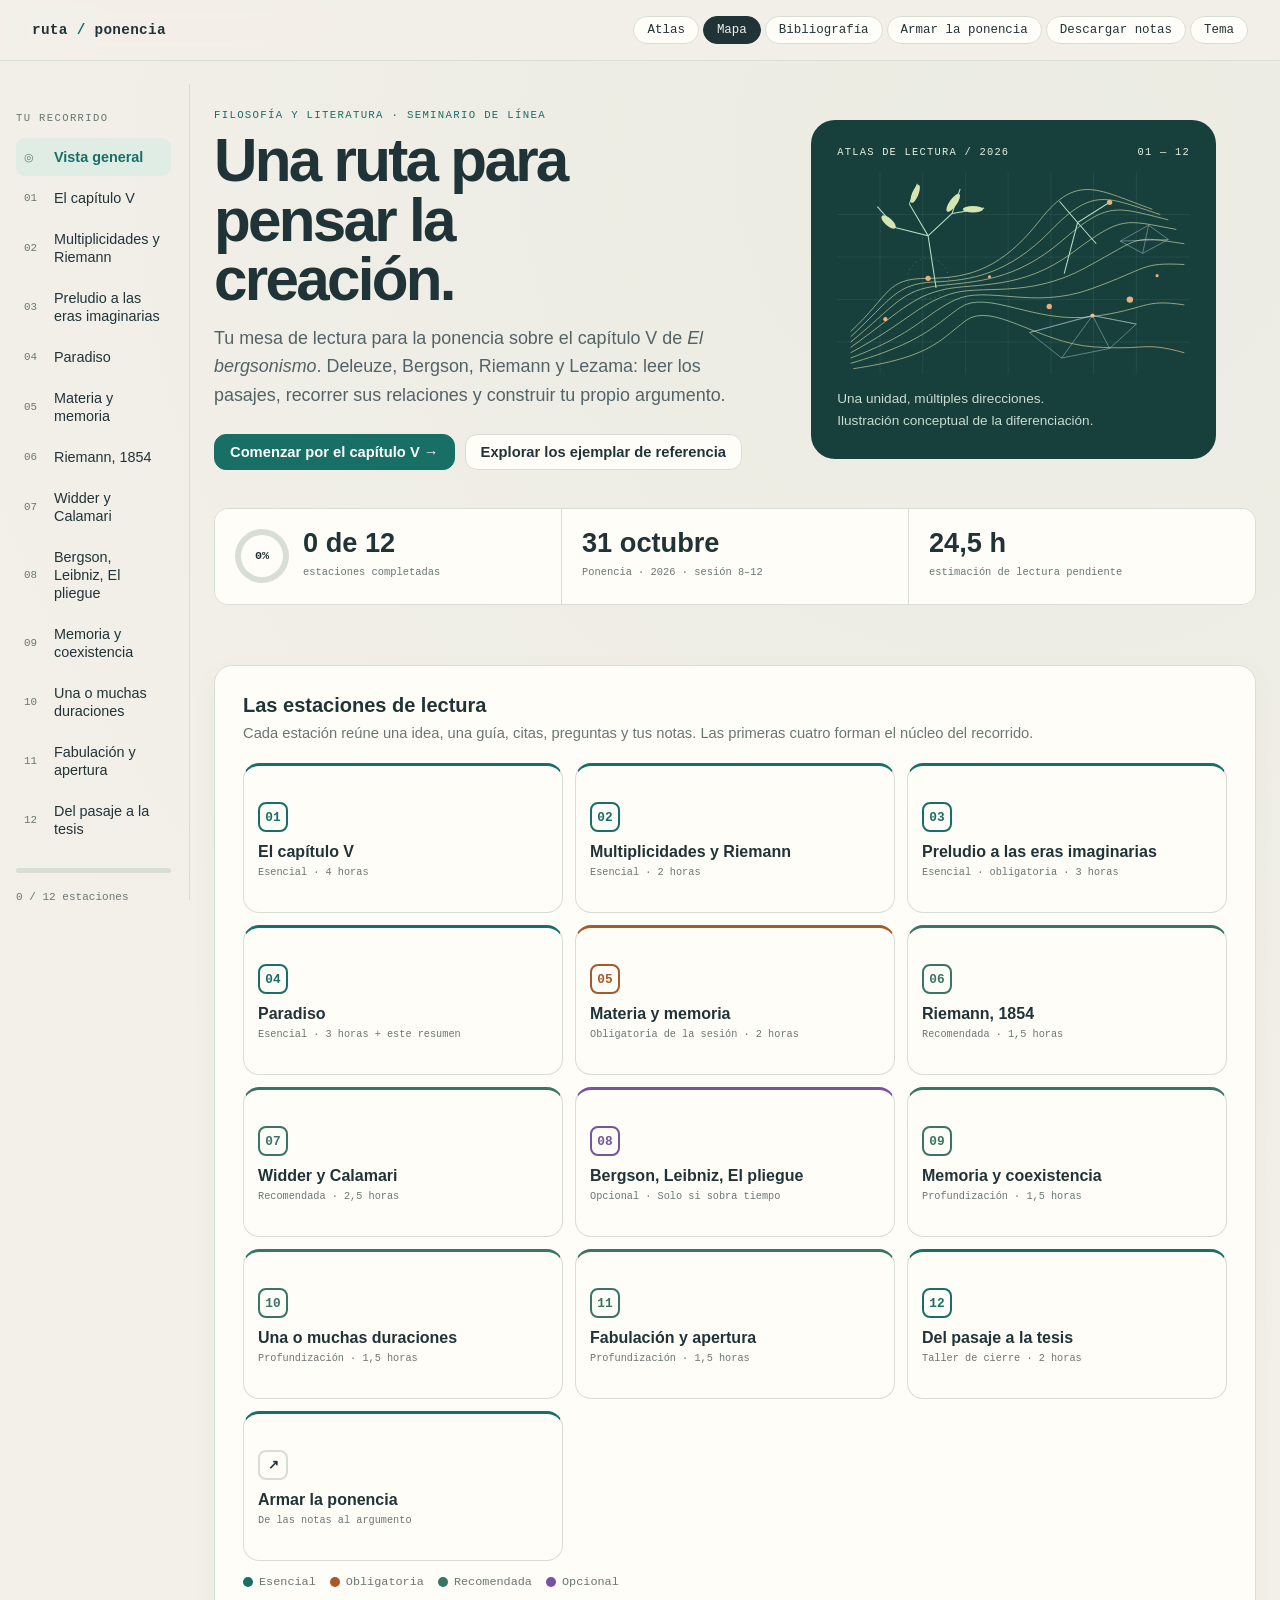
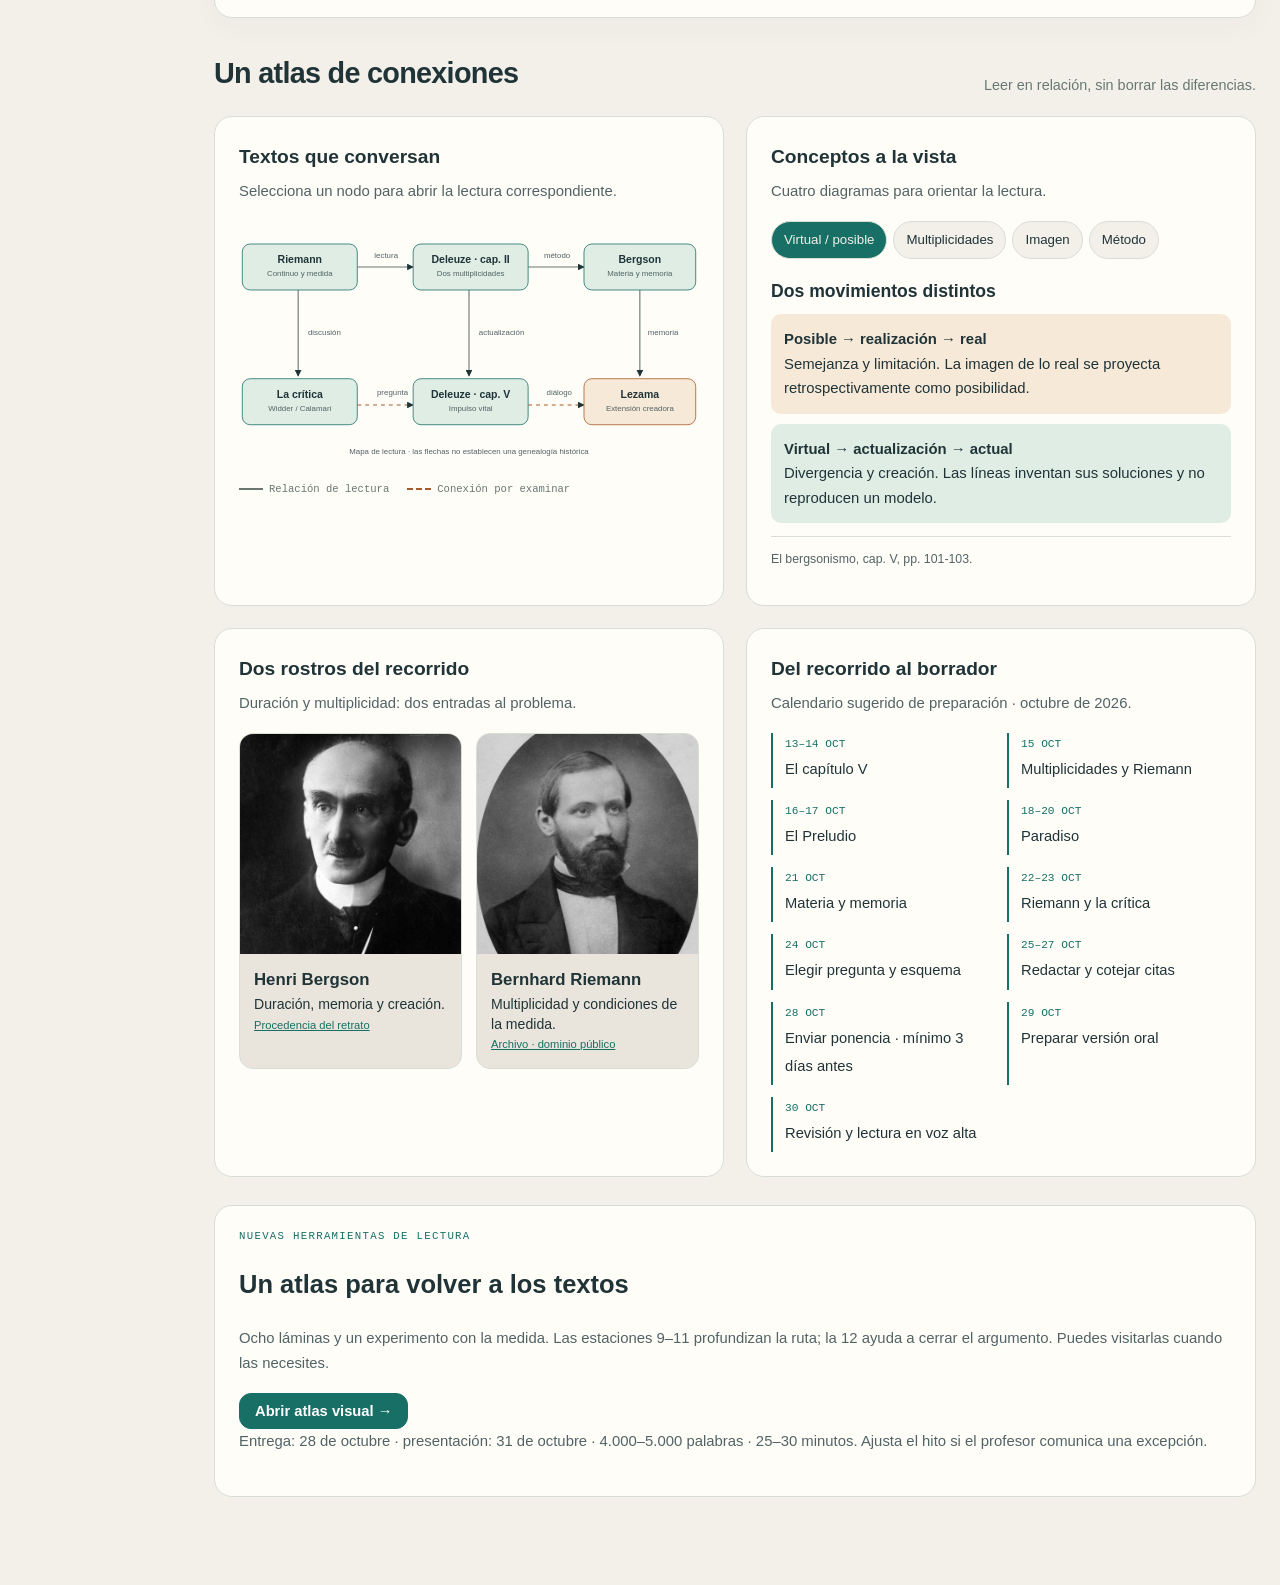
==== commit f0520c99: "Reservar las fichas y el módulo PDF para la edición local" ====
--- a/index.html
+++ b/index.html
@@ -1,6 +1,7 @@
 <!DOCTYPE html>
 <html lang="es">
 <head>
+<!-- EDITION_MODE -->
 <meta charset="utf-8">
 <meta name="viewport" content="width=device-width, initial-scale=1">
 <title>Bergson · Deleuze · Lezama — Ruta de lecturas</title>
@@ -250,16 +251,11 @@
   </div></header>
   <div class="wrap" id="app"></div>
 </div>
-<aside class="viewer" id="viewer">
-  <div class="vbar"><div class="vt" id="vtitle">PDF</div>
-    <a class="btn ghost" id="vopen" target="_blank" rel="noopener" title="Abrir en una pestaña">Abrir aparte</a>
-    <button class="btn" id="vclose" type="button">Cerrar</button></div>
-  <iframe id="vframe" title="Visor de PDF"></iframe>
-</aside>
+<!-- LOCAL_VIEWER -->
 </div>
 
 <script>
-var M="../material/S05_2026-10-31_Lezama/", F="fuentes/", R="resumenes/";
+var R="resumenes/";
 var PDF={
   berg:{t:"Deleuze, El bergsonismo",s:"Cátedra 1987",f:"",off:function(p){return Math.floor(p/2)}},
   prel:{t:"Lezama, «Preludio a las eras imaginarias»",s:"Confluencias 1988, pp. 370-385",f:"",off:function(p){return Math.max(1,Math.floor((p-370)/2)+1)}},
@@ -282,7 +278,7 @@
   sources:{t:"Bergson, Les deux sources (francés)",s:"1932 · la fabulación y la emoción creadora",f:"",off:function(p){return p}},
   essai:{t:"Bergson, Essai sur les données immédiates (francés)",s:"1889 · las dos multiplicidades",f:"",off:function(p){return p}}
 };
-function pdfBtn(k,p,label){return '<button class="look" data-pdf="'+k+'"'+(p?' data-p="'+p+'"':'')+'>↗ '+(label||("Ver "+(p?"p. "+p:"el texto")))+'</button>'}
+function pdfBtn(k,p,label){if(!window.RUTA_LOCAL)return '';return '<button class="look" data-pdf="'+k+'"'+(p?' data-p="'+p+'"':'')+'>↗ '+(label||("Ver "+(p?"p. "+p:"el texto")))+'</button>'}
 
 var ST=[
 {id:"capV",n:1,lvl:"ess",lvlt:"Esencial",short:"El capítulo V",t:"Deleuze, <em>El bergsonismo</em>, capítulo V",
@@ -453,15 +449,7 @@
 function esc(t){return String(t==null?"":t).replace(/[&<>"]/g,function(c){return {"&":"&amp;","<":"&lt;",">":"&gt;",'"':"&quot;"}[c]})}
 
 var shell=document.getElementById("shell");
-function openPDF(k,p){
-  var d=PDF[k]; if(!d)return;
-  var url=d.f+(p?"#page="+d.off(p):"");
-  document.getElementById("vframe").src=url;
-  document.getElementById("vopen").href=url;
-  document.getElementById("vtitle").innerHTML=esc(d.t)+(p?' · p. '+p:'')+'<small>'+esc(d.s)+'</small>';
-  shell.classList.add("split");
-}
-document.getElementById("vclose").onclick=function(){shell.classList.remove("split");document.getElementById("vframe").src="about:blank"};
+function openPDF() {}
 
 var app=document.getElementById("app");
 function donecount(){return ST.filter(function(s){return S.done[s.id]}).length}
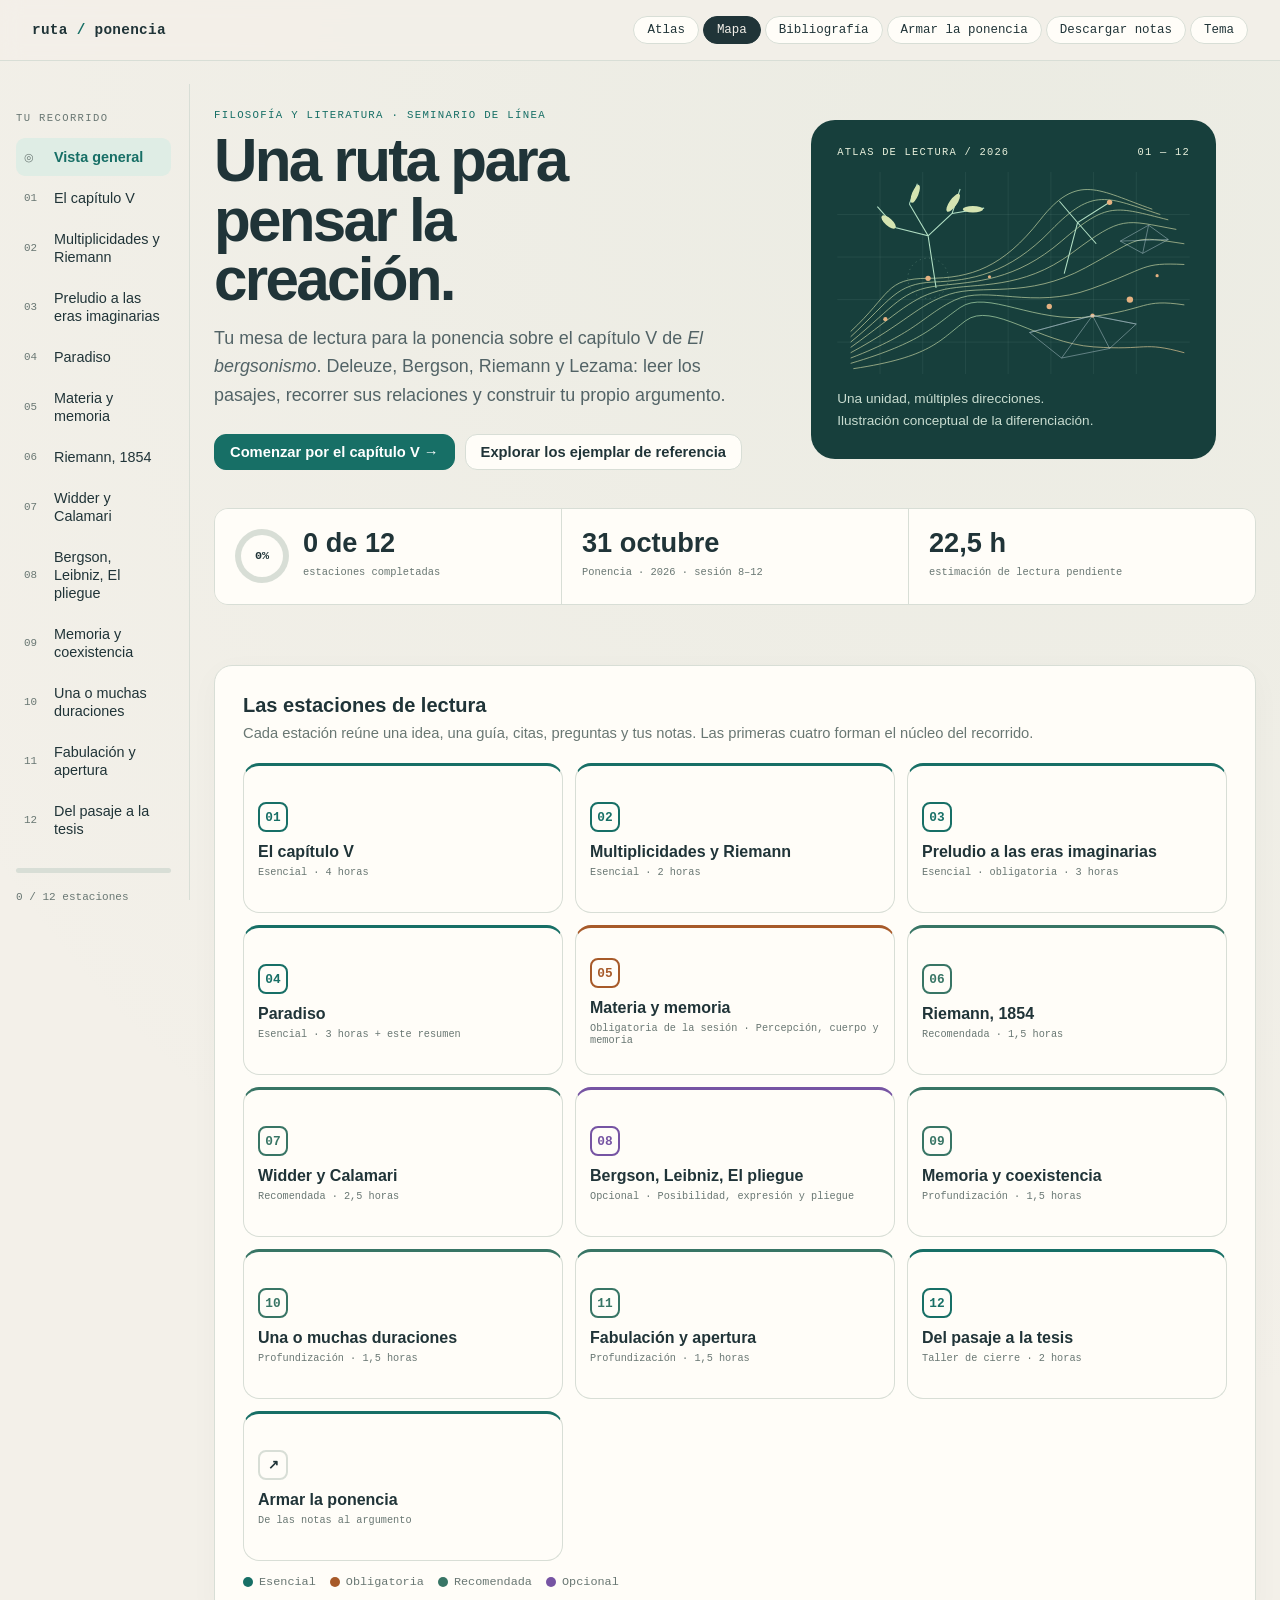
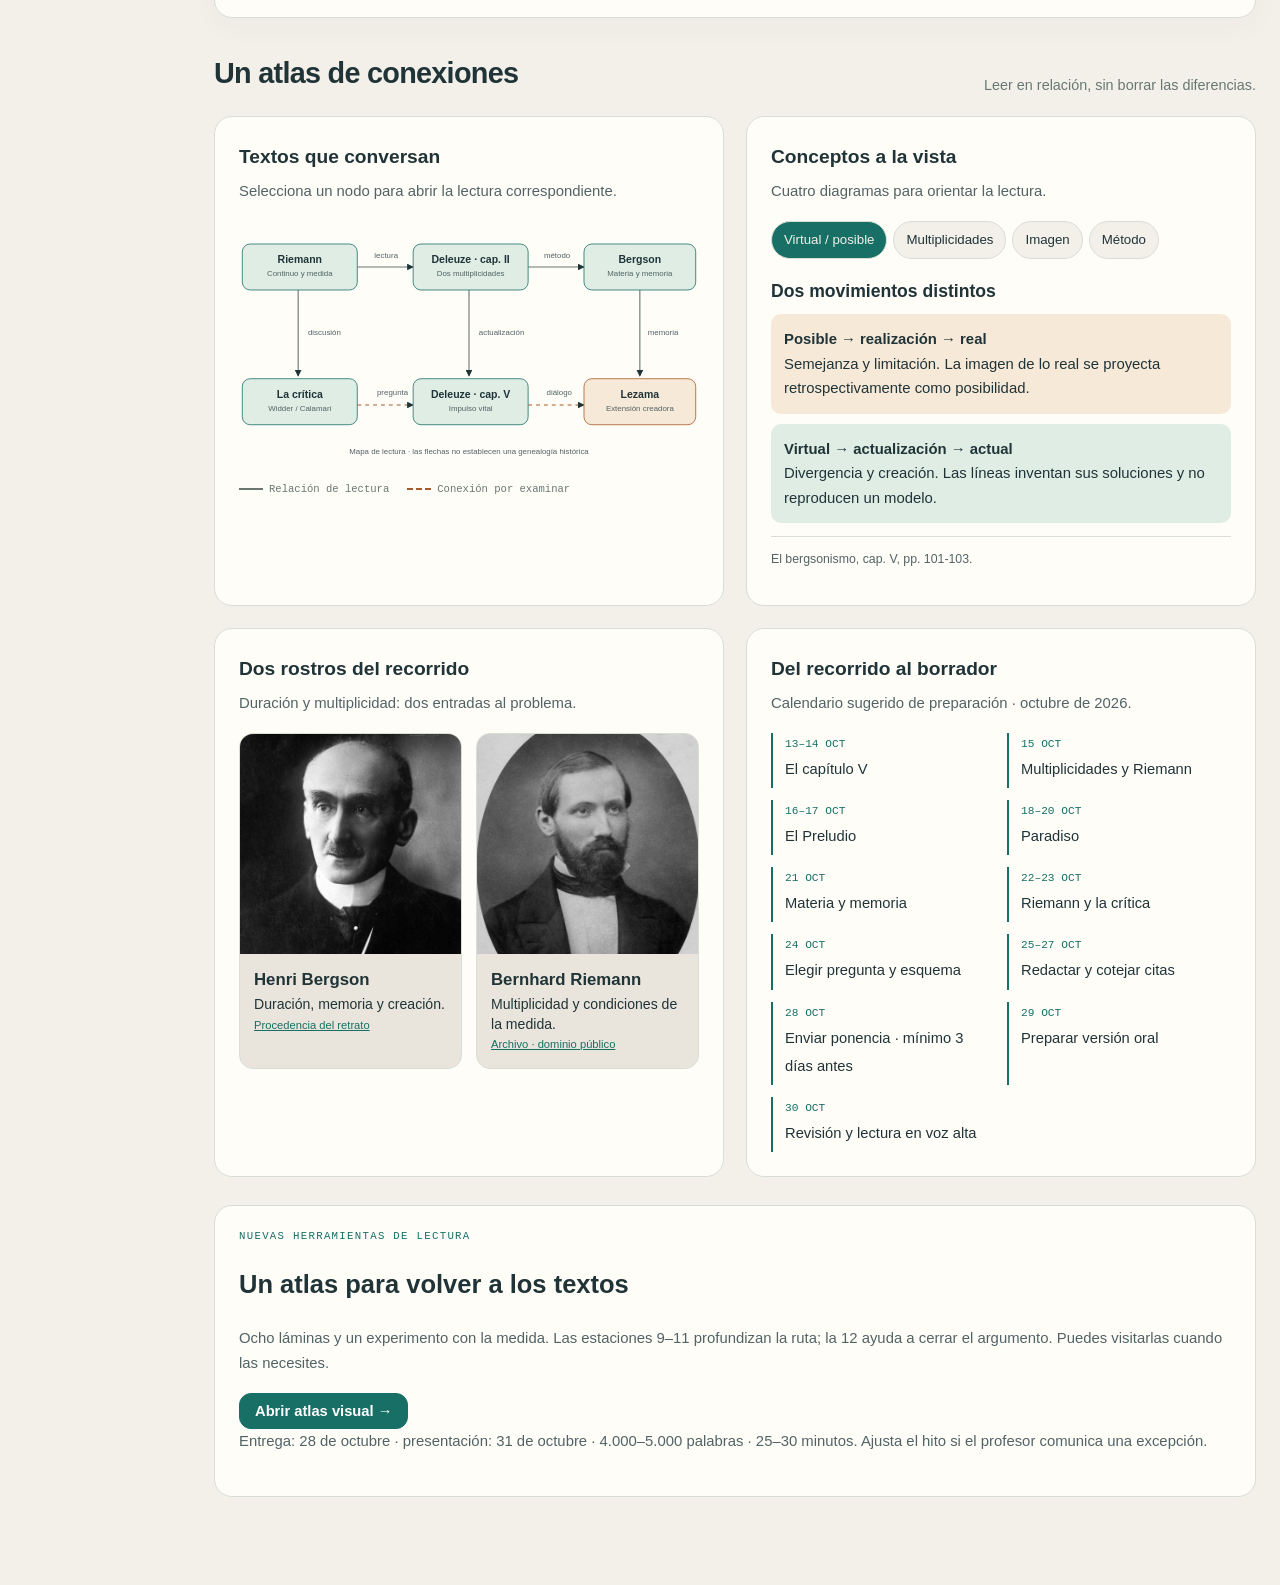
==== commit 40d3752b: "Desarrollar los doce módulos con argumentos, pasajes y objeciones" ====
--- a/index.html
+++ b/index.html
@@ -1,11 +1,16 @@
 <!DOCTYPE html>
-<html lang="es">
+<html lang="es" data-edition="public">
 <head>
 <!-- EDITION_MODE -->
 <meta charset="utf-8">
 <meta name="viewport" content="width=device-width, initial-scale=1">
 <title>Bergson · Deleuze · Lezama — Ruta de lecturas</title>
 <style>
+html[data-edition="public"] .reference-card,
+html[data-edition="public"] .book-cover,
+html[data-edition="public"] [data-pdf],
+html[data-edition="public"] [data-vault],
+html[data-edition="public"] #viewer { display:none !important; }
 :root{
   --paper:#f5f6fb; --paper2:#eceef8; --card:#ffffff; --ink:#151a2d; --ink2:#454c66; --muted:#7a8099;
   --line:#dfe2ef; --accent:#4b3fd1; --accent2:#e9e7fd;
@@ -233,8 +238,9 @@
 }
 @media print{header.top,.viewer,.tabs,.foot,.map{display:none}}
 </style>
-<link rel="stylesheet" href="assets/ruta-design.css">
-<link rel="stylesheet" href="assets/ruta-extra.css">
+<link rel="stylesheet" href="assets/ruta-design.css?v=9b16abc5cf16">
+<link rel="stylesheet" href="assets/ruta-extra.css?v=d6903d815f6d">
+<link rel="stylesheet" href="assets/analisis-detallado.css?v=9c1ec08e2a7f">
 </head>
 <body>
 <div class="shell" id="shell">
@@ -487,12 +493,14 @@
 function viewStation(s){
   var tab=S.tab[s.id]||"entiende";
   var h='<section class="station"><div class="sthead"><div class="bignum '+s.lvl+'">'+s.n+'</div><div><div class="eyebrow">Estación '+s.n+'</div><h2>'+s.t+'</h2><div class="badges"><span class="badge '+s.lvl+'">'+s.lvlt+'</span>'+s.meta.map(function(m){return '<span class="badge">'+m+'</span>'}).join("")+'</div></div></div>';
-  h+='<div class="idea"><span class="lab">Si te quedas con una sola idea</span><p>'+s.idea+'</p></div>';
-  h+='<div class="pdfrow"><button class="btn pri" data-pdf="'+s.pdf[0]+'" data-p="'+s.pdf[1]+'">Abrir el texto al lado</button>'+(s.pdf2?'<button class="btn" data-pdf="'+s.pdf2[0]+'" data-p="'+s.pdf2[1]+'">'+s.pdf2[2]+'</button>':'')+(s.resumen?'<a class="btn" href="'+s.resumen+'" target="_blank">Resumen completo</a>':'')+'</div>';
+  h+='<div class="idea"><span class="lab">Problema de la estación</span><p>'+s.idea+'</p></div>';
+  h+='<div class="pdfrow"><button class="btn pri" data-pdf="'+s.pdf[0]+'" data-p="'+s.pdf[1]+'">Abrir el texto al lado</button>'+(s.pdf2?'<button class="btn" data-pdf="'+s.pdf2[0]+'" data-p="'+s.pdf2[1]+'">'+s.pdf2[2]+'</button>':'')+(s.resumen?'<a class="btn" href="'+s.resumen+'" target="_blank">Ficha complementaria</a>':'')+'</div>';
   if(s.paradiso)return h+viewParadiso(s);
-  var tabs=[["entiende","Entiende","1"],["lee","Guía de lectura","2"],["citas","Citas","3"],["comprueba","Comprueba","4"],["notas","Tus notas","5"]];
+  var tabs=[["entiende","Análisis","1"],["lee","Guía de lectura","2"],["citas","Citas y pasajes","3"],["comprueba","Comprueba","4"],["notas","Tus notas","5"]];
   h+=tabsBar(s.id,tabs,tab);
   if(tab==="entiende"){
+    if(typeof analysisHTML==="function")h+=analysisHTML(s.id);
+    h+='<h3 class="analysis-recap">Mapa de conceptos y recorrido</h3>';
     if(s.alert)h+='<div class="alert"><span class="ai">⚑</span><div>'+s.alert+'</div></div>';
     if(s.versus)h+='<div class="versus"><div class="col a"><h4>'+s.versus.a[0]+'</h4><ul>'+s.versus.a[1].map(function(x){return '<li>'+x+'</li>'}).join("")+'</ul></div><div class="vs">frente a</div><div class="col b"><h4>'+s.versus.b[0]+'</h4><ul>'+s.versus.b[1].map(function(x){return '<li>'+x+'</li>'}).join("")+'</ul></div></div>';
     h+='<div class="card"><h3>Conceptos que vas a encontrar</h3><div class="concepts">'+s.concepts.map(function(c){return '<div class="concept"><b>'+c[0]+'</b><span>'+c[1]+'</span></div>'}).join("")+'</div></div>';
@@ -500,7 +508,8 @@
   } else if(tab==="lee"){
     h+='<div class="card"><h3>Lee con esta guía</h3><p class="muted" style="margin-top:0">Cada tramo dice qué buscar. El botón abre el PDF al lado, en la página.</p><ol class="guide">'+s.guide.map(function(g,i){return '<li><span class="gd">'+(i+1)+'</span><div class="gp">'+g[0]+'</div><div class="gh">'+g[1]+'</div><p class="gx">'+g[2]+'</p>'+pdfBtn(g[4]||s.pdf[0],g[3])+'</li>'}).join("")+'</ol></div>';
   } else if(tab==="citas"){
-    h+=s.quotes.length?quotesHTML(s.quotes):'<div class="card muted">Para esta estación no hay citas seleccionadas. Antes de citar, lee en el PDF.</div>';
+    h+=(typeof analysisSourcesHTML==="function"?analysisSourcesHTML(s.id):"");
+    if(s.quotes.length)h+=quotesHTML(s.quotes);
   } else if(tab==="comprueba"){ h+=flashHTML(s); }
   else if(tab==="notas"){ h+=notesHTML(s); }
   return h+footHTML(s);
@@ -511,12 +520,13 @@
 }
 function viewParadiso(s){
   var t=S.ptab;
-  var tabs=[["vistazo","La novela","1"],["familia","Familia y personajes","2"],["caps","Capítulo a capítulo","3"],["hilos","Hilos","4"],["ponencia","Para tu ponencia","5"],["comprueba","Comprueba","6"],["notas","Tus notas","7"]];
+  var tabs=[["vistazo","Análisis de la novela","1"],["familia","Familia y personajes","2"],["caps","Capítulo a capítulo","3"],["hilos","Hilos","4"],["ponencia","Para tu ponencia","5"],["comprueba","Comprueba","6"],["notas","Tus notas","7"]];
   var h=tabsBar("paradiso",tabs,t);
   if(t==="vistazo"){
+    if(typeof analysisHTML==="function")h+=analysisHTML(s.id);
     h+='<div class="card"><div class="prose"><p><em>Paradiso</em> cuenta la formación de José Cemí, un niño asmático de una familia habanera, desde una crisis de asma a los cinco años hasta el velorio de Oppiano Licario, el maestro que lo espera al final.</p><p>No avanza como una biografía. En la primera mitad Cemí casi no actúa: la novela remonta las dos familias que confluyen en él, los Cemí y los Olaya, con sus muertes, sus comidas y sus frases que se repiten como conjuros. En la segunda, Cemí entra en la Universidad y la novela se vuelve conversación con sus amigos Fronesis y Foción. El capítulo XII suspende la trama con cuatro relatos ajenos. Los dos últimos reúnen todo en Licario, cuya muerte abre, en la última línea, el aprendizaje que la novela no cuenta.</p></div></div>';
     h+='<div class="card"><h3>Los cuatro movimientos</h3><div class="movs">'+P.movs.map(function(m){return '<div style="background:var(--'+MOVC[m[0]]+')"><b>'+m[2]+'</b>Capítulos '+m[1]+'</div>'}).join("")+'</div><p class="muted" style="margin:0">Lee completos los capítulos XII, XIII y XIV (pp. 337-418). El resumen orienta la lectura: coteja completos los capítulos y escenas que sostengan tu argumento.</p></div>';
-    h+='<div class="card"><h3>La edición</h3><p style="margin:0">La Habana, Ediciones Unión, 1966. La edición de referencia recoge el texto definitivo con las notas de Eloísa Lezama Lima: la novela ocupa las pp. 5-418 y las notas las pp. 420-1058. Todas las páginas que se citan aquí son del PDF.</p></div>';
+    h+='<div class="card"><h3>La edición</h3><p style="margin:0">La Habana, Ediciones Unión, 1966. El ejemplar digital de referencia sitúa la novela en las pp. 5–418 y contiene un extenso aparato de notas posterior. La numeración usada aquí corresponde a ese ejemplar y no debe atribuirse automáticamente a la primera edición ni trasladarse a otras ediciones.</p></div>';
   } else if(t==="familia"){
     h+='<div class="tree"><div class="fam c"><h4>Los Cemí</h4><div class="gen"><span class="p">El vasco José María Cemí</span><span class="p">Eloísa</span><span class="arrow">↓</span><span class="p k">José Eugenio, el Coronel</span><span class="p">sus hermanas</span></div><p class="muted" style="font-size:.9rem;margin:8px 0 0">El vasco se dejó morir por orgullo (IV). El Coronel muere a los 33 años (VI).</p></div>';
     h+='<div class="fam o"><h4>Los Olaya</h4><div class="gen"><span class="p">Don Andrés Olaya</span><span class="p">Doña Augusta</span><span class="arrow">↓</span><span class="p k">Rialta</span><span class="p">Alberto</span><span class="p">Andresito</span><span class="p">Carmen</span></div><p class="muted" style="font-size:.9rem;margin:8px 0 0">Andresito muere en Jacksonville (III); Alberto en un choque con un tren (VII); Augusta en el XI.</p></div></div>';
@@ -602,12 +612,13 @@
 document.addEventListener("keydown",function(e){if(e.key==="Escape")shell.classList.remove("split")});
 render();
 </script>
-<script src="assets/ruta-previews.js"></script>
-<script src="assets/ruta-ampliada.js"></script>
-<script src="assets/biblioteca-ampliada.js"></script>
-<script src="assets/ruta-design.js"></script>
-<script src="assets/ruta-atlas.js"></script>
+<script src="assets/ruta-previews.js?v=de2320437a68"></script>
+<script src="assets/ruta-ampliada.js?v=c3e90206121c"></script>
+<script src="assets/biblioteca-ampliada.js?v=9a2fdbd308d9"></script>
+<script src="assets/analisis-detallado.js?v=9d8bcffa0cfb"></script>
+<script src="assets/ruta-design.js?v=5152090dd892"></script>
+<script src="assets/ruta-atlas.js?v=79569b95f033"></script>
 <!-- LOCAL_READER -->
-<script src="assets/edition.js"></script>
+<script src="assets/edition.js?v=12e79f646508"></script>
 </body>
 </html>
--- a/assets/analisis-detallado.css
+++ b/assets/analisis-detallado.css
@@ -0,0 +1,15 @@
+.deep-analysis{margin:24px 0 42px;background:var(--card);border:1px solid var(--line);border-radius:16px;overflow:hidden}
+.analysis-head{padding:30px 30px 24px;background:var(--accent2);border-bottom:1px solid var(--line)}
+.analysis-head h3{font-size:clamp(1.45rem,2.3vw,2rem);line-height:1.2;letter-spacing:-.02em;margin:12px 0 18px;max-width:34ch}
+.analysis-source{font-size:.83rem;line-height:1.65;color:var(--ink2);margin:0;overflow-wrap:anywhere}
+.analysis-source strong{color:var(--ink)}
+.analysis-toc{display:grid;gap:0;padding:18px 30px;border-bottom:1px solid var(--line)}
+.analysis-toc button{display:flex;align-items:baseline;gap:12px;text-align:left;background:transparent;border:0;border-bottom:1px solid var(--line);padding:11px 0;cursor:pointer;font-size:.94rem;line-height:1.4}
+.analysis-toc button:last-child{border-bottom:0}.analysis-toc button:hover{color:var(--accent)}
+.analysis-toc span,.analysis-section h4 span{font:500 .74rem var(--mono);color:var(--accent);flex-shrink:0}
+.analysis-section{padding:30px;max-width:80ch;margin:auto;border-bottom:1px solid var(--line)}
+.analysis-section:last-child{border-bottom:0}.analysis-section h4{display:flex;align-items:baseline;gap:12px;font-size:1.23rem;line-height:1.35;margin:0 0 20px;scroll-margin-top:160px}
+.analysis-section p{font-size:1.04rem;line-height:1.85;color:var(--ink2);margin:0 0 18px;overflow-wrap:break-word}.analysis-section p:last-child{margin-bottom:0}
+.analysis-recap{font-size:1.15rem;margin:36px 0 16px}.analysis-reference p{font-size:.93rem;color:var(--ink2)}
+@media(max-width:760px){.analysis-head,.analysis-section{padding:23px 20px}.analysis-toc{padding:14px 20px}.analysis-section p{font-size:1rem;line-height:1.8}.analysis-section h4{font-size:1.2rem;scroll-margin-top:180px}.deep-analysis{margin-top:18px}.analysis-head h3{font-size:1.55rem}}
+@media print{.analysis-toc{display:none}.deep-analysis{border:0;overflow:visible}.analysis-head{background:transparent}.analysis-section{padding:18px 0;max-width:none}.analysis-section h4{break-after:avoid}.analysis-section p{orphans:3;widows:3}}
